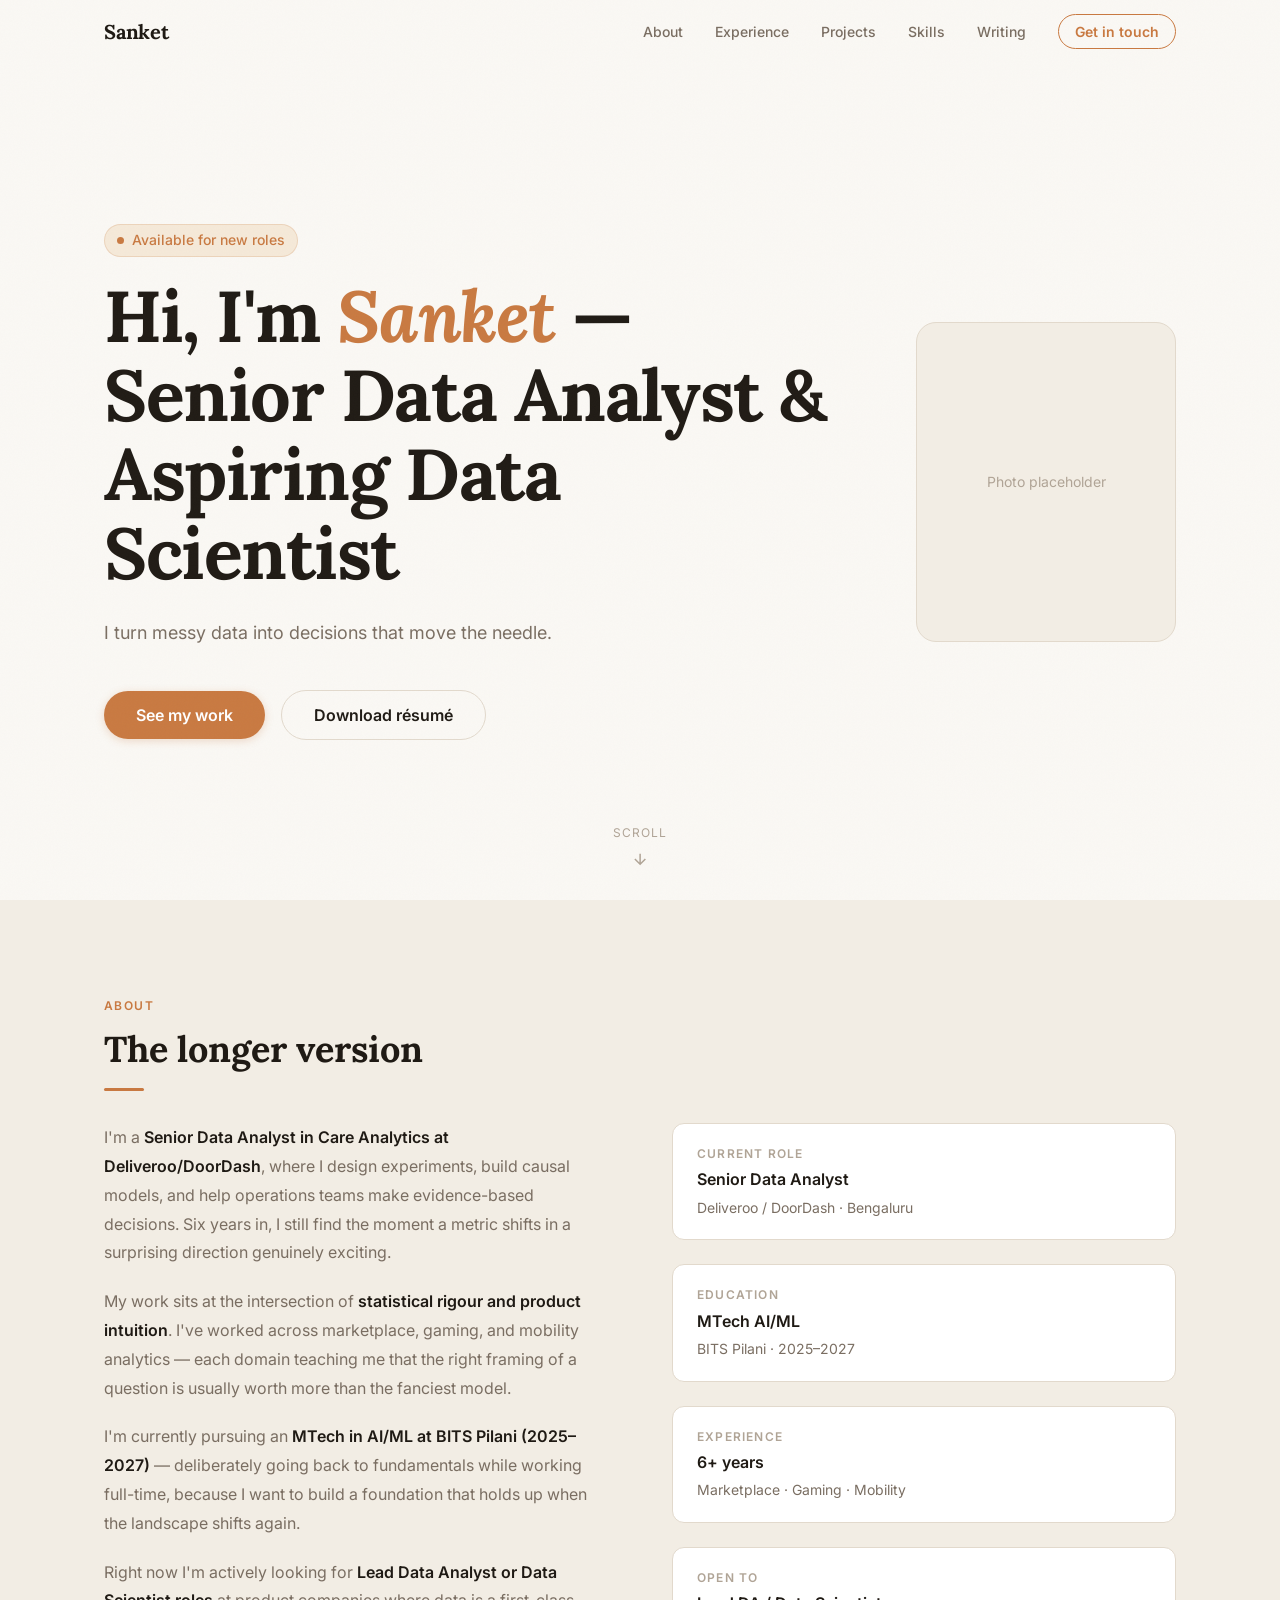
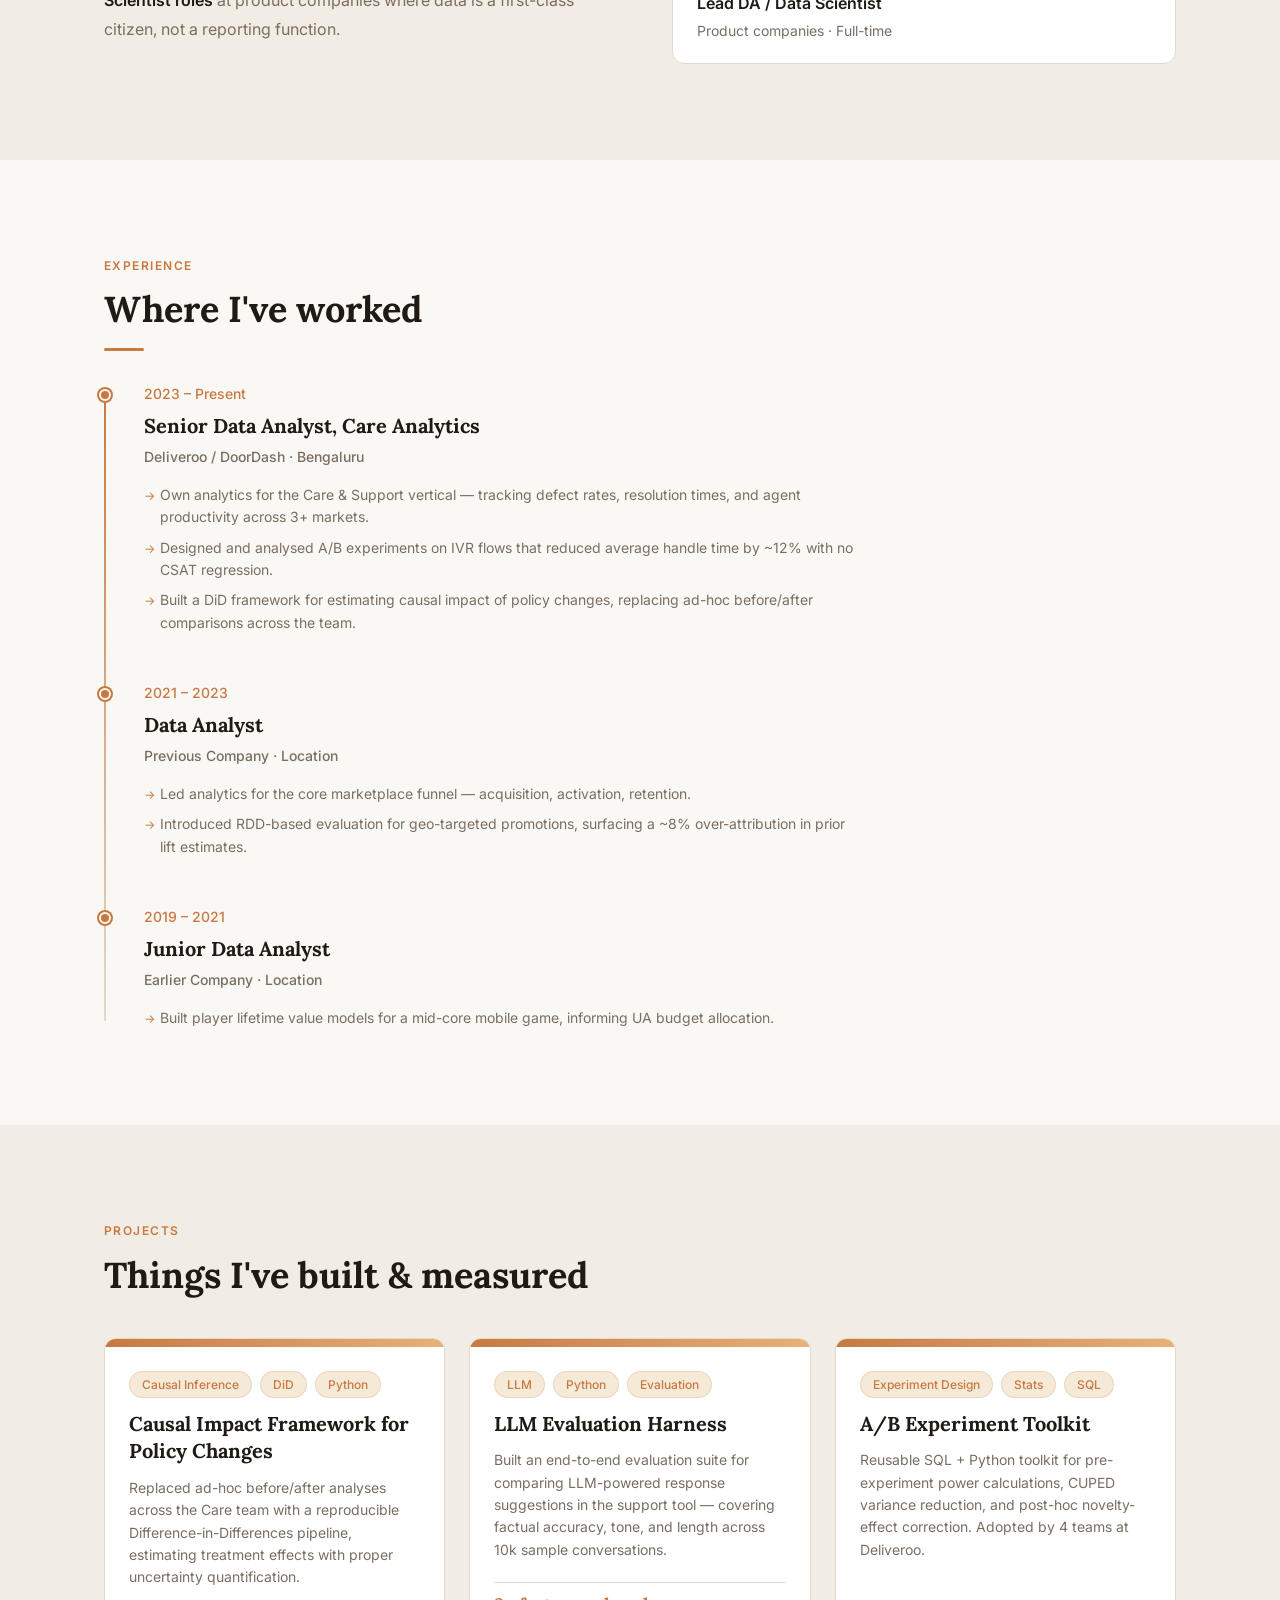
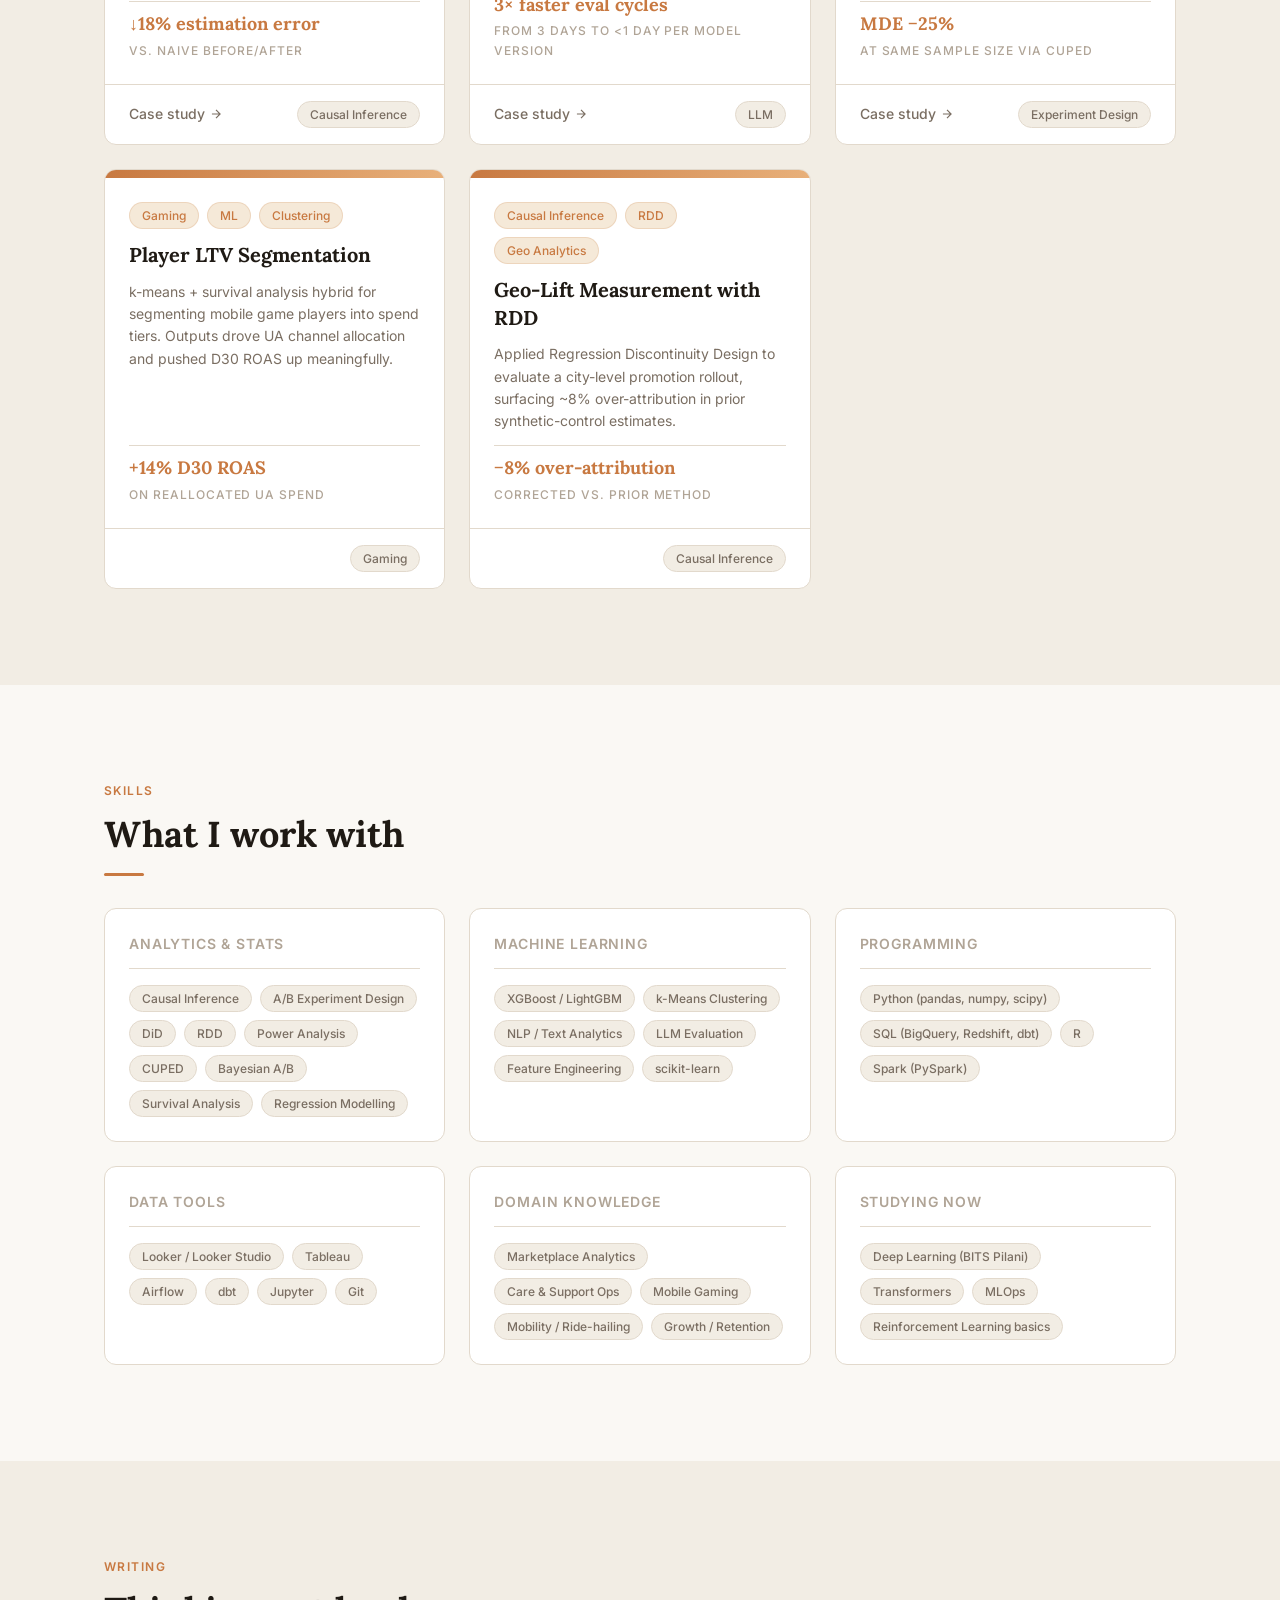
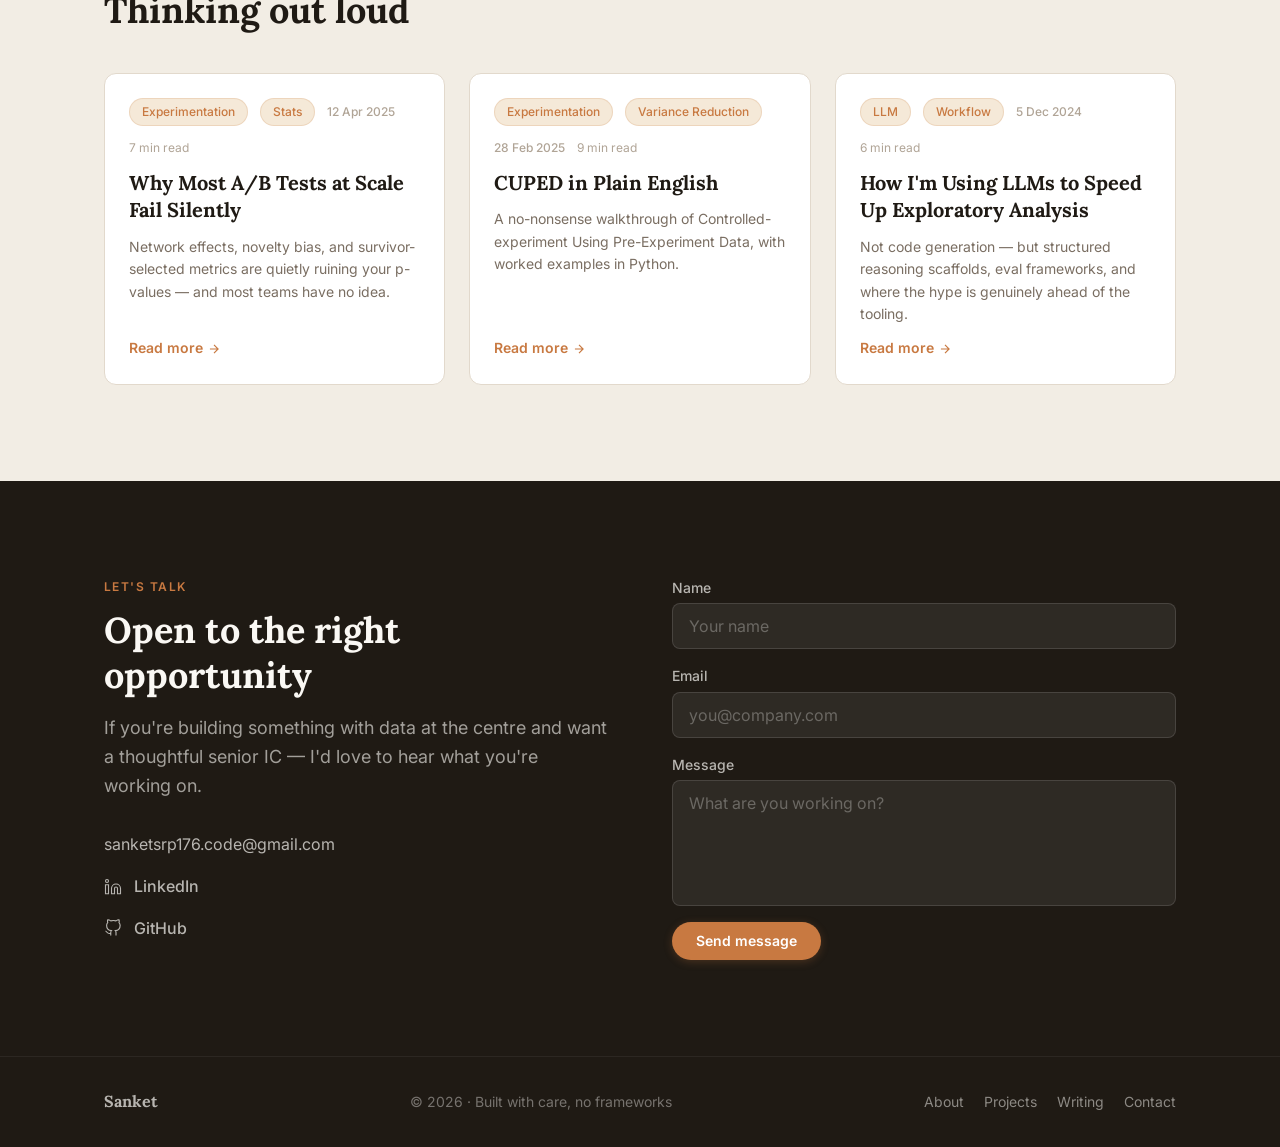
==== index.html @ 22adfebd "Initial portfolio — pure HTML/CSS/JS, no frameworks Includes: index, 3 CSS modules (variables/main/c" ====
<!DOCTYPE html>
<html lang="en">
<head>
  <meta charset="UTF-8" />
  <meta name="viewport" content="width=device-width, initial-scale=1.0" />
  <!-- TODO: Update title and description with your actual name/tagline -->
  <title>Sanket — Senior Data Analyst & Data Scientist</title>
  <meta name="description" content="Senior Data Analyst specialising in causal inference, A/B experimentation, and ML. Open to Lead DA and Data Scientist roles." />

  <!-- Open Graph -->
  <meta property="og:title" content="Sanket — Data Analyst & Scientist" />
  <meta property="og:description" content="Causal inference, experimentation, and applied ML." />
  <meta property="og:type" content="website" />
  <!-- TODO: Add og:image once you have a profile photo hosted -->
  <!-- <meta property="og:image" content="https://yourdomain.com/assets/images/og.png" /> -->

  <!-- Favicon -->
  <!-- TODO: Add favicon. Create a 32×32 PNG and reference it here. -->
  <!-- <link rel="icon" type="image/png" href="assets/images/favicon.png" /> -->

  <!-- Styles -->
  <link rel="stylesheet" href="assets/css/main.css" />
</head>
<body>

  <!-- ══════════════════════════════════════════════════════════
       NAV
  ══════════════════════════════════════════════════════════ -->
  <nav id="nav" role="navigation" aria-label="Main navigation">
    <div class="container nav-inner">

      <!-- Logo — filled by JS from CONFIG.name -->
      <a href="#hero" class="nav-logo" id="nav-logo">Sanket</a>

      <!-- Desktop links -->
      <ul class="nav-links" id="nav-links" role="list">
        <li><a href="#about">About</a></li>
        <li><a href="#experience">Experience</a></li>
        <li><a href="#projects">Projects</a></li>
        <li><a href="#skills">Skills</a></li>
        <li><a href="#writing">Writing</a></li>
        <li><a href="#contact" class="nav-cta">Get in touch</a></li>
      </ul>

      <!-- Mobile hamburger -->
      <button class="nav-toggle" id="nav-toggle" aria-label="Toggle navigation" aria-expanded="false">
        <span></span><span></span><span></span>
      </button>
    </div>
  </nav>


  <!-- ══════════════════════════════════════════════════════════
       HERO
  ══════════════════════════════════════════════════════════ -->
  <section id="hero">
    <div class="hero-bg-grain" aria-hidden="true"></div>
    <div class="container">
      <div class="hero-inner">

        <div class="hero-content">
          <!-- Tag line above the title -->
          <div class="hero-tag">Available for new roles</div>

          <!-- Title — filled by JS -->
          <h1 class="hero-title">Hi, I'm Sanket —<br>Senior Data Analyst</h1>

          <!-- Tagline — filled by JS -->
          <p class="hero-desc">I turn messy data into decisions that move the needle.</p>

          <!-- CTAs -->
          <div class="hero-actions">
            <a href="#projects" class="btn btn--primary btn--lg">See my work</a>
            <a href="#" class="btn btn--outline btn--lg hero-resume-btn" target="_blank" rel="noopener">
              <!-- TODO: Point resume href to your PDF -->
              Download résumé
            </a>
          </div>
        </div>

        <!-- Portrait — shown on desktop -->
        <div class="hero-portrait" aria-hidden="true">
          <!-- TODO: Replace with your actual photo -->
          <!-- <img src="assets/images/sanket.jpg" alt="Sanket" /> -->
          <div class="hero-portrait-placeholder">
            <!-- TODO: Add photo as assets/images/sanket.jpg -->
            Photo placeholder
          </div>
        </div>

      </div>
    </div>

    <!-- Scroll hint -->
    <div class="hero-scroll-hint" aria-hidden="true">
      scroll
      <svg viewBox="0 0 24 24" fill="none" stroke-width="2"><path d="M12 5v14M5 12l7 7 7-7"/></svg>
    </div>
  </section>


  <!-- ══════════════════════════════════════════════════════════
       ABOUT
  ══════════════════════════════════════════════════════════ -->
  <section id="about" class="section section--alt">
    <div class="container">
      <p class="section-label reveal">About</p>
      <h2 class="section-title reveal">The longer version</h2>
      <div class="divider reveal"></div>

      <div class="about-grid">
        <!-- Bio paragraphs — filled by JS from CONFIG.about -->
        <div class="about-text reveal" id="about-text"></div>

        <!-- Fact cards — filled by JS from CONFIG.facts -->
        <div class="about-facts" id="about-facts"></div>
      </div>
    </div>
  </section>


  <!-- ══════════════════════════════════════════════════════════
       EXPERIENCE
  ══════════════════════════════════════════════════════════ -->
  <section id="experience" class="section">
    <div class="container">
      <p class="section-label reveal">Experience</p>
      <h2 class="section-title reveal">Where I've worked</h2>
      <div class="divider reveal"></div>

      <!-- Timeline — filled by JS from CONFIG.experience -->
      <div class="timeline" id="timeline"></div>
    </div>
  </section>


  <!-- ══════════════════════════════════════════════════════════
       PROJECTS
  ══════════════════════════════════════════════════════════ -->
  <section id="projects" class="section section--alt">
    <div class="container">
      <div class="projects-header">
        <div>
          <p class="section-label reveal">Projects</p>
          <h2 class="section-title reveal" style="margin-bottom:0">Things I've built &amp; measured</h2>
        </div>
        <!-- TODO: Add a link to your GitHub or a "See all" page if needed -->
        <!-- <a href="#" class="btn btn--ghost">See all →</a> -->
      </div>

      <!-- Project cards — filled by JS from CONFIG.projects -->
      <div class="projects-grid" id="projects-grid"></div>
    </div>
  </section>


  <!-- ══════════════════════════════════════════════════════════
       SKILLS
  ══════════════════════════════════════════════════════════ -->
  <section id="skills" class="section">
    <div class="container">
      <p class="section-label reveal">Skills</p>
      <h2 class="section-title reveal">What I work with</h2>
      <div class="divider reveal"></div>

      <!-- Skill groups — filled by JS from CONFIG.skills -->
      <div class="skills-grid" id="skills-grid"></div>
    </div>
  </section>


  <!-- ══════════════════════════════════════════════════════════
       WRITING
  ══════════════════════════════════════════════════════════ -->
  <section id="writing" class="section section--alt">
    <div class="container">
      <div class="writing-header">
        <div>
          <p class="section-label reveal">Writing</p>
          <h2 class="section-title reveal" style="margin-bottom:0">Thinking out loud</h2>
        </div>
        <!-- TODO: Uncomment and link once you have a full blog index page -->
        <!-- <a href="blog/index.html" class="btn btn--ghost">All posts →</a> -->
      </div>

      <!-- Writing cards — filled by JS from CONFIG.posts -->
      <div class="writing-grid" id="writing-grid"></div>
    </div>
  </section>


  <!-- ══════════════════════════════════════════════════════════
       CONTACT
  ══════════════════════════════════════════════════════════ -->
  <section id="contact">
    <div class="container">
      <div class="contact-inner">

        <div class="contact-info">
          <p class="section-label">Let's talk</p>
          <h2 class="section-title">Open to the right opportunity</h2>
          <p class="section-subtitle" style="color:rgba(250,248,244,.6)">
            If you're building something with data at the centre and want a thoughtful senior IC —
            I'd love to hear what you're working on.
          </p>

          <div class="contact-links">
            <!-- Email -->
            <a href="#" class="contact-link-item" id="contact-email-link">
              <svg viewBox="0 0 24 24" fill="none" stroke="currentColor" stroke-width="1.5"><path d="M3 8l7.89 5.26a2 2 0 002.22 0L21 8M5 19h14a2 2 0 002-2V7a2 2 0 00-2-2H5a2 2 0 00-2 2v10a2 2 0 002 2z"/></svg>
              <span><!-- filled by JS --></span>
            </a>
            <!-- LinkedIn -->
            <a href="#" class="contact-link-item" id="contact-linkedin-link" target="_blank" rel="noopener">
              <svg viewBox="0 0 24 24" fill="none" stroke="currentColor" stroke-width="1.5"><path d="M16 8a6 6 0 016 6v7h-4v-7a2 2 0 00-2-2 2 2 0 00-2 2v7h-4v-7a6 6 0 016-6zM2 9h4v12H2z"/><circle cx="4" cy="4" r="2"/></svg>
              <span>LinkedIn</span>
            </a>
            <!-- GitHub -->
            <a href="#" class="contact-link-item" id="contact-github-link" target="_blank" rel="noopener">
              <svg viewBox="0 0 24 24" fill="none" stroke="currentColor" stroke-width="1.5"><path d="M9 19c-5 1.5-5-2.5-7-3m14 6v-3.87a3.37 3.37 0 00-.94-2.61c3.14-.35 6.44-1.54 6.44-7A5.44 5.44 0 0020 4.77 5.07 5.07 0 0019.91 1S18.73.65 16 2.48a13.38 13.38 0 00-7 0C6.27.65 5.09 1 5.09 1A5.07 5.07 0 005 4.77a5.44 5.44 0 00-1.5 3.78c0 5.42 3.3 6.61 6.44 7A3.37 3.37 0 009 18.13V22"/></svg>
              <span>GitHub</span>
            </a>
          </div>
        </div>

        <!-- Contact form -->
        <form class="contact-form" id="contact-form" novalidate>
          <!-- TODO: To make this form work, either:
               (A) Add action="https://formspree.io/f/YOUR_ID" to this <form> element
               (B) Use Netlify Forms: add netlify attribute to <form>
               Then remove the JS form handler in main.js -->
          <div class="form-group">
            <label class="form-label" for="form-name">Name</label>
            <input class="form-control" id="form-name" name="name" type="text" placeholder="Your name" required />
          </div>
          <div class="form-group">
            <label class="form-label" for="form-email">Email</label>
            <input class="form-control" id="form-email" name="email" type="email" placeholder="you@company.com" required />
          </div>
          <div class="form-group">
            <label class="form-label" for="form-message">Message</label>
            <textarea class="form-control" id="form-message" name="message" rows="5" placeholder="What are you working on?" required></textarea>
          </div>
          <button type="submit" class="btn btn--primary" style="align-self:flex-start">Send message</button>
        </form>

      </div>
    </div>
  </section>


  <!-- ══════════════════════════════════════════════════════════
       FOOTER
  ══════════════════════════════════════════════════════════ -->
  <footer>
    <div class="container footer-inner">
      <span class="footer-logo" id="footer-logo">Sanket</span>
      <span class="footer-copy">© <span id="footer-year"></span> · Built with care, no frameworks</span>
      <nav class="footer-links" aria-label="Footer navigation">
        <a href="#about">About</a>
        <a href="#projects">Projects</a>
        <a href="#writing">Writing</a>
        <a href="#contact">Contact</a>
      </nav>
    </div>
  </footer>

  <script>
    document.getElementById('footer-year').textContent = new Date().getFullYear();
  </script>

  <!-- Back to top button -->
  <button id="back-to-top" aria-label="Back to top">
    <svg viewBox="0 0 24 24" fill="none" stroke="currentColor" stroke-width="2"><path d="M18 15l-6-6-6 6"/></svg>
  </button>

  <!-- Toast notification -->
  <div id="toast" role="status" aria-live="polite"></div>

  <!-- Main script -->
  <script src="assets/js/main.js"></script>

</body>
</html>
---- assets/css/main.css ----
/* ============================================================
   MAIN.CSS — Global resets, layout, section styles
   ============================================================ */

@import url('https://fonts.googleapis.com/css2?family=Lora:ital,wght@0,400;0,600;1,400&family=Inter:wght@400;500;600&family=JetBrains+Mono:wght@400;500&display=swap');
@import 'variables.css';
@import 'components.css';

/* ── Reset ─────────────────────────────────────────────────── */
*, *::before, *::after { box-sizing: border-box; margin: 0; padding: 0; }

html {
  scroll-behavior: smooth;
  font-size: 16px;
  -webkit-font-smoothing: antialiased;
  -moz-osx-font-smoothing: grayscale;
}

body {
  background-color: var(--color-bg);
  color: var(--color-text);
  font-family: var(--font-sans);
  font-size: var(--text-base);
  line-height: var(--leading-normal);
}

img { max-width: 100%; display: block; }
a { color: var(--color-link); text-decoration: none; transition: color var(--duration) var(--ease-out); }
a:hover { color: var(--color-link-hover); }
ul { list-style: none; }

/* ── Layout helpers ─────────────────────────────────────────── */
.container {
  width: 100%;
  max-width: var(--max-width);
  margin-inline: auto;
  padding-inline: var(--space-6);
}

.section {
  padding-block: var(--section-padding);
}

.section--alt {
  background-color: var(--color-bg-alt);
}

/* ── Section headings ────────────────────────────────────────── */
.section-label {
  font-family: var(--font-sans);
  font-size: var(--text-xs);
  font-weight: var(--weight-semibold);
  letter-spacing: 0.12em;
  text-transform: uppercase;
  color: var(--color-accent);
  margin-bottom: var(--space-3);
}

.section-title {
  font-family: var(--font-serif);
  font-size: clamp(var(--text-2xl), 4vw, var(--text-4xl));
  font-weight: var(--weight-bold);
  line-height: var(--leading-tight);
  color: var(--color-text);
  margin-bottom: var(--space-4);
}

.section-subtitle {
  font-size: var(--text-lg);
  color: var(--color-text-muted);
  max-width: 520px;
  line-height: var(--leading-normal);
}

/* ── Scroll reveal animation ─────────────────────────────────── */
.reveal {
  opacity: 0;
  transform: translateY(28px);
  transition: opacity var(--duration-slow) var(--ease-out),
              transform var(--duration-slow) var(--ease-out);
}
.reveal.visible {
  opacity: 1;
  transform: translateY(0);
}
.reveal-delay-1 { transition-delay: 80ms; }
.reveal-delay-2 { transition-delay: 160ms; }
.reveal-delay-3 { transition-delay: 240ms; }
.reveal-delay-4 { transition-delay: 320ms; }

/* ══════════════════════════════════════════════════════════════
   NAV
══════════════════════════════════════════════════════════════ */
#nav {
  position: fixed;
  top: 0;
  left: 0;
  right: 0;
  z-index: 100;
  height: var(--nav-height);
  background-color: transparent;
  transition: background-color var(--duration) var(--ease-out),
              box-shadow var(--duration) var(--ease-out);
}

#nav.scrolled {
  background-color: rgba(250,248,244,.95);
  backdrop-filter: blur(12px);
  -webkit-backdrop-filter: blur(12px);
  box-shadow: var(--shadow-sm);
}

.nav-inner {
  display: flex;
  align-items: center;
  justify-content: space-between;
  height: 100%;
}

.nav-logo {
  font-family: var(--font-serif);
  font-size: var(--text-xl);
  font-weight: var(--weight-bold);
  color: var(--color-text);
  letter-spacing: -0.01em;
}
.nav-logo:hover { color: var(--color-accent); }

.nav-links {
  display: flex;
  gap: var(--space-8);
  align-items: center;
}

.nav-links a {
  font-size: var(--text-sm);
  font-weight: var(--weight-medium);
  color: var(--color-text-muted);
  transition: color var(--duration) var(--ease-out);
}
.nav-links a:hover,
.nav-links a.active { color: var(--color-text); }

.nav-cta {
  font-size: var(--text-sm) !important;
  font-weight: var(--weight-semibold) !important;
  color: var(--color-accent) !important;
  border: 1.5px solid var(--color-accent);
  padding: var(--space-2) var(--space-4);
  border-radius: var(--radius-full);
  transition: background-color var(--duration) var(--ease-out),
              color var(--duration) var(--ease-out) !important;
}
.nav-cta:hover {
  background-color: var(--color-accent);
  color: white !important;
}

/* Mobile hamburger */
.nav-toggle {
  display: none;
  flex-direction: column;
  gap: 5px;
  cursor: pointer;
  padding: var(--space-2);
  background: none;
  border: none;
}
.nav-toggle span {
  display: block;
  width: 22px;
  height: 2px;
  background: var(--color-text);
  border-radius: 2px;
  transition: transform var(--duration) var(--ease-out),
              opacity var(--duration) var(--ease-out);
}
.nav-toggle.open span:nth-child(1) { transform: translateY(7px) rotate(45deg); }
.nav-toggle.open span:nth-child(2) { opacity: 0; }
.nav-toggle.open span:nth-child(3) { transform: translateY(-7px) rotate(-45deg); }

/* ══════════════════════════════════════════════════════════════
   HERO
══════════════════════════════════════════════════════════════ */
#hero {
  min-height: 100dvh;
  display: flex;
  align-items: center;
  padding-top: var(--nav-height);
  position: relative;
  overflow: hidden;
}

.hero-bg-grain {
  position: absolute;
  inset: 0;
  background-image: url("data:image/svg+xml,%3Csvg xmlns='http://www.w3.org/2000/svg' width='300' height='300'%3E%3Cfilter id='n'%3E%3CfeTurbulence type='fractalNoise' baseFrequency='0.75' numOctaves='4' stitchTiles='stitch'/%3E%3C/filter%3E%3Crect width='300' height='300' filter='url(%23n)' opacity='0.025'/%3E%3C/svg%3E");
  pointer-events: none;
}

.hero-inner {
  display: grid;
  grid-template-columns: 1fr auto;
  gap: var(--space-16);
  align-items: center;
  width: 100%;
}

.hero-tag {
  display: inline-flex;
  align-items: center;
  gap: var(--space-2);
  background: var(--color-accent-soft);
  color: var(--color-accent);
  font-size: var(--text-sm);
  font-weight: var(--weight-medium);
  padding: var(--space-1) var(--space-3);
  border-radius: var(--radius-full);
  margin-bottom: var(--space-5);
  border: 1px solid rgba(200,121,65,.2);
}

.hero-tag::before {
  content: '';
  width: 7px;
  height: 7px;
  border-radius: 50%;
  background: var(--color-accent);
  animation: pulse 2s ease-in-out infinite;
}

@keyframes pulse {
  0%, 100% { opacity: 1; transform: scale(1); }
  50% { opacity: .5; transform: scale(0.8); }
}

.hero-title {
  font-family: var(--font-serif);
  font-size: clamp(2.5rem, 6vw, 4.5rem);
  font-weight: var(--weight-bold);
  line-height: 1.1;
  letter-spacing: -0.02em;
  color: var(--color-text);
  margin-bottom: var(--space-6);
}

.hero-title em {
  font-style: italic;
  color: var(--color-accent);
}

.hero-desc {
  font-size: clamp(var(--text-base), 2vw, var(--text-lg));
  color: var(--color-text-muted);
  max-width: 520px;
  line-height: var(--leading-loose);
  margin-bottom: var(--space-10);
}

.hero-actions {
  display: flex;
  gap: var(--space-4);
  flex-wrap: wrap;
  align-items: center;
}

.hero-portrait {
  width: 260px;
  height: 320px;
  border-radius: var(--radius-xl);
  background: var(--color-bg-alt);
  overflow: hidden;
  border: 1px solid var(--color-border);
  flex-shrink: 0;
  position: relative;
}

.hero-portrait img {
  width: 100%;
  height: 100%;
  object-fit: cover;
}

.hero-portrait-placeholder {
  width: 100%;
  height: 100%;
  display: flex;
  align-items: center;
  justify-content: center;
  font-size: var(--text-sm);
  color: var(--color-text-light);
  text-align: center;
  padding: var(--space-4);
}

.hero-scroll-hint {
  position: absolute;
  bottom: var(--space-8);
  left: 50%;
  transform: translateX(-50%);
  display: flex;
  flex-direction: column;
  align-items: center;
  gap: var(--space-2);
  font-size: var(--text-xs);
  color: var(--color-text-light);
  letter-spacing: 0.08em;
  text-transform: uppercase;
  animation: scrollBounce 2.5s ease-in-out infinite;
}

.hero-scroll-hint svg {
  width: 18px;
  height: 18px;
  stroke: var(--color-text-light);
}

@keyframes scrollBounce {
  0%, 100% { transform: translateX(-50%) translateY(0); }
  50% { transform: translateX(-50%) translateY(6px); }
}

/* ══════════════════════════════════════════════════════════════
   ABOUT
══════════════════════════════════════════════════════════════ */
#about .about-grid {
  display: grid;
  grid-template-columns: 1fr 1fr;
  gap: var(--space-16);
  align-items: start;
}

.about-text p {
  color: var(--color-text-muted);
  line-height: var(--leading-loose);
  margin-bottom: var(--space-5);
}

.about-text p strong {
  color: var(--color-text);
  font-weight: var(--weight-semibold);
}

.about-facts {
  display: flex;
  flex-direction: column;
  gap: var(--space-6);
}

.fact-card {
  background: var(--color-surface);
  border: 1px solid var(--color-border);
  border-radius: var(--radius-lg);
  padding: var(--space-5) var(--space-6);
  transition: box-shadow var(--duration) var(--ease-out),
              transform var(--duration) var(--ease-out);
}
.fact-card:hover {
  box-shadow: var(--shadow-md);
  transform: translateY(-2px);
}

.fact-label {
  font-size: var(--text-xs);
  font-weight: var(--weight-semibold);
  letter-spacing: 0.1em;
  text-transform: uppercase;
  color: var(--color-text-light);
  margin-bottom: var(--space-1);
}

.fact-value {
  font-size: var(--text-base);
  font-weight: var(--weight-semibold);
  color: var(--color-text);
  margin-bottom: var(--space-1);
}

.fact-sub {
  font-size: var(--text-sm);
  color: var(--color-text-muted);
}

/* ══════════════════════════════════════════════════════════════
   EXPERIENCE
══════════════════════════════════════════════════════════════ */
#experience .timeline {
  position: relative;
  max-width: 760px;
}

.timeline::before {
  content: '';
  position: absolute;
  left: 0;
  top: 8px;
  bottom: 8px;
  width: 2px;
  background: linear-gradient(to bottom, var(--color-accent), var(--color-border));
  border-radius: 2px;
}

.timeline-item {
  padding-left: var(--space-10);
  position: relative;
  margin-bottom: var(--space-12);
}

.timeline-item:last-child { margin-bottom: 0; }

.timeline-dot {
  position: absolute;
  left: -5px;
  top: 6px;
  width: 12px;
  height: 12px;
  border-radius: 50%;
  background: var(--color-accent);
  border: 2px solid var(--color-bg);
  box-shadow: 0 0 0 2px var(--color-accent);
}

.timeline-date {
  font-size: var(--text-sm);
  color: var(--color-accent);
  font-weight: var(--weight-medium);
  margin-bottom: var(--space-1);
}

.timeline-role {
  font-family: var(--font-serif);
  font-size: var(--text-xl);
  font-weight: var(--weight-bold);
  color: var(--color-text);
  margin-bottom: var(--space-1);
}

.timeline-company {
  font-size: var(--text-sm);
  color: var(--color-text-muted);
  font-weight: var(--weight-medium);
  margin-bottom: var(--space-4);
}

.timeline-body {
  color: var(--color-text-muted);
  line-height: var(--leading-normal);
}

.timeline-body ul {
  display: flex;
  flex-direction: column;
  gap: var(--space-2);
}

.timeline-body li {
  position: relative;
  padding-left: var(--space-4);
  font-size: var(--text-sm);
}
.timeline-body li::before {
  content: '→';
  position: absolute;
  left: 0;
  color: var(--color-accent);
  font-size: var(--text-xs);
  top: 2px;
}

/* ══════════════════════════════════════════════════════════════
   PROJECTS
══════════════════════════════════════════════════════════════ */
#projects .projects-header {
  display: flex;
  align-items: flex-end;
  justify-content: space-between;
  margin-bottom: var(--space-10);
}

.projects-grid {
  display: grid;
  grid-template-columns: repeat(auto-fill, minmax(320px, 1fr));
  gap: var(--space-6);
}

/* ══════════════════════════════════════════════════════════════
   SKILLS
══════════════════════════════════════════════════════════════ */
#skills .skills-grid {
  display: grid;
  grid-template-columns: repeat(auto-fill, minmax(260px, 1fr));
  gap: var(--space-6);
}

.skill-group {
  background: var(--color-surface);
  border: 1px solid var(--color-border);
  border-radius: var(--radius-lg);
  padding: var(--space-6);
}

.skill-group-title {
  font-size: var(--text-sm);
  font-weight: var(--weight-semibold);
  letter-spacing: 0.06em;
  text-transform: uppercase;
  color: var(--color-text-light);
  margin-bottom: var(--space-4);
  padding-bottom: var(--space-3);
  border-bottom: 1px solid var(--color-border);
}

.skill-tags {
  display: flex;
  flex-wrap: wrap;
  gap: var(--space-2);
}

/* ══════════════════════════════════════════════════════════════
   WRITING / BLOG
══════════════════════════════════════════════════════════════ */
#writing .writing-header {
  display: flex;
  align-items: flex-end;
  justify-content: space-between;
  margin-bottom: var(--space-10);
}

.writing-grid {
  display: grid;
  grid-template-columns: repeat(auto-fill, minmax(300px, 1fr));
  gap: var(--space-6);
}

/* ══════════════════════════════════════════════════════════════
   CONTACT
══════════════════════════════════════════════════════════════ */
#contact {
  background: var(--color-text);
  color: var(--color-bg);
  padding-block: var(--space-24);
}

#contact .section-label { color: var(--color-accent); }
#contact .section-title { color: var(--color-bg); }
#contact .section-subtitle { color: rgba(250,248,244,.6); }

.contact-inner {
  display: grid;
  grid-template-columns: 1fr 1fr;
  gap: var(--space-16);
  align-items: start;
}

.contact-links {
  display: flex;
  flex-direction: column;
  gap: var(--space-4);
  margin-top: var(--space-8);
}

.contact-link-item {
  display: flex;
  align-items: center;
  gap: var(--space-3);
  font-size: var(--text-base);
  color: rgba(250,248,244,.7);
  transition: color var(--duration) var(--ease-out);
}
.contact-link-item:hover { color: var(--color-accent); }
.contact-link-item svg { width: 18px; height: 18px; flex-shrink: 0; }
.contact-link-item span { font-weight: var(--weight-medium); }

/* ── Contact Form ── */
.contact-form {
  display: flex;
  flex-direction: column;
  gap: var(--space-4);
}

.form-group {
  display: flex;
  flex-direction: column;
  gap: var(--space-1);
}

.form-label {
  font-size: var(--text-sm);
  font-weight: var(--weight-medium);
  color: rgba(250,248,244,.7);
}

.form-control {
  background: rgba(255,255,255,.07);
  border: 1px solid rgba(255,255,255,.12);
  border-radius: var(--radius-md);
  color: var(--color-bg);
  font-family: var(--font-sans);
  font-size: var(--text-base);
  padding: var(--space-3) var(--space-4);
  transition: border-color var(--duration) var(--ease-out),
              background var(--duration) var(--ease-out);
  outline: none;
  resize: none;
}
.form-control::placeholder { color: rgba(250,248,244,.3); }
.form-control:focus {
  border-color: var(--color-accent);
  background: rgba(255,255,255,.1);
}

/* ══════════════════════════════════════════════════════════════
   FOOTER
══════════════════════════════════════════════════════════════ */
footer {
  background: var(--color-text);
  color: rgba(250,248,244,.4);
  padding-block: var(--space-8);
  border-top: 1px solid rgba(255,255,255,.06);
}

.footer-inner {
  display: flex;
  align-items: center;
  justify-content: space-between;
  flex-wrap: wrap;
  gap: var(--space-4);
}

.footer-logo {
  font-family: var(--font-serif);
  font-size: var(--text-base);
  font-weight: var(--weight-bold);
  color: rgba(250,248,244,.7);
}

.footer-copy {
  font-size: var(--text-sm);
  color: rgba(250,248,244,.4);
}

.footer-links {
  display: flex;
  gap: var(--space-5);
}
.footer-links a {
  font-size: var(--text-sm);
  color: rgba(250,248,244,.5);
  transition: color var(--duration) var(--ease-out);
}
.footer-links a:hover { color: var(--color-accent); }

/* ══════════════════════════════════════════════════════════════
   RESPONSIVE
══════════════════════════════════════════════════════════════ */
@media (max-width: 900px) {
  :root { --section-padding: 4rem; }

  .hero-inner { grid-template-columns: 1fr; }
  .hero-portrait { display: none; }

  #about .about-grid { grid-template-columns: 1fr; gap: var(--space-10); }
  .contact-inner { grid-template-columns: 1fr; gap: var(--space-10); }
}

@media (max-width: 640px) {
  :root { --section-padding: 3rem; }

  .nav-links { display: none; flex-direction: column; position: fixed; top: var(--nav-height); left: 0; right: 0; background: rgba(250,248,244,.97); backdrop-filter: blur(12px); padding: var(--space-6); gap: var(--space-5); border-bottom: 1px solid var(--color-border); }
  .nav-links.open { display: flex; }
  .nav-toggle { display: flex; }

  .hero-title { font-size: 2.2rem; }
  .hero-actions { flex-direction: column; align-items: flex-start; }

  .projects-grid,
  .writing-grid { grid-template-columns: 1fr; }

  .footer-inner { flex-direction: column; text-align: center; }
  .footer-links { justify-content: center; }
}
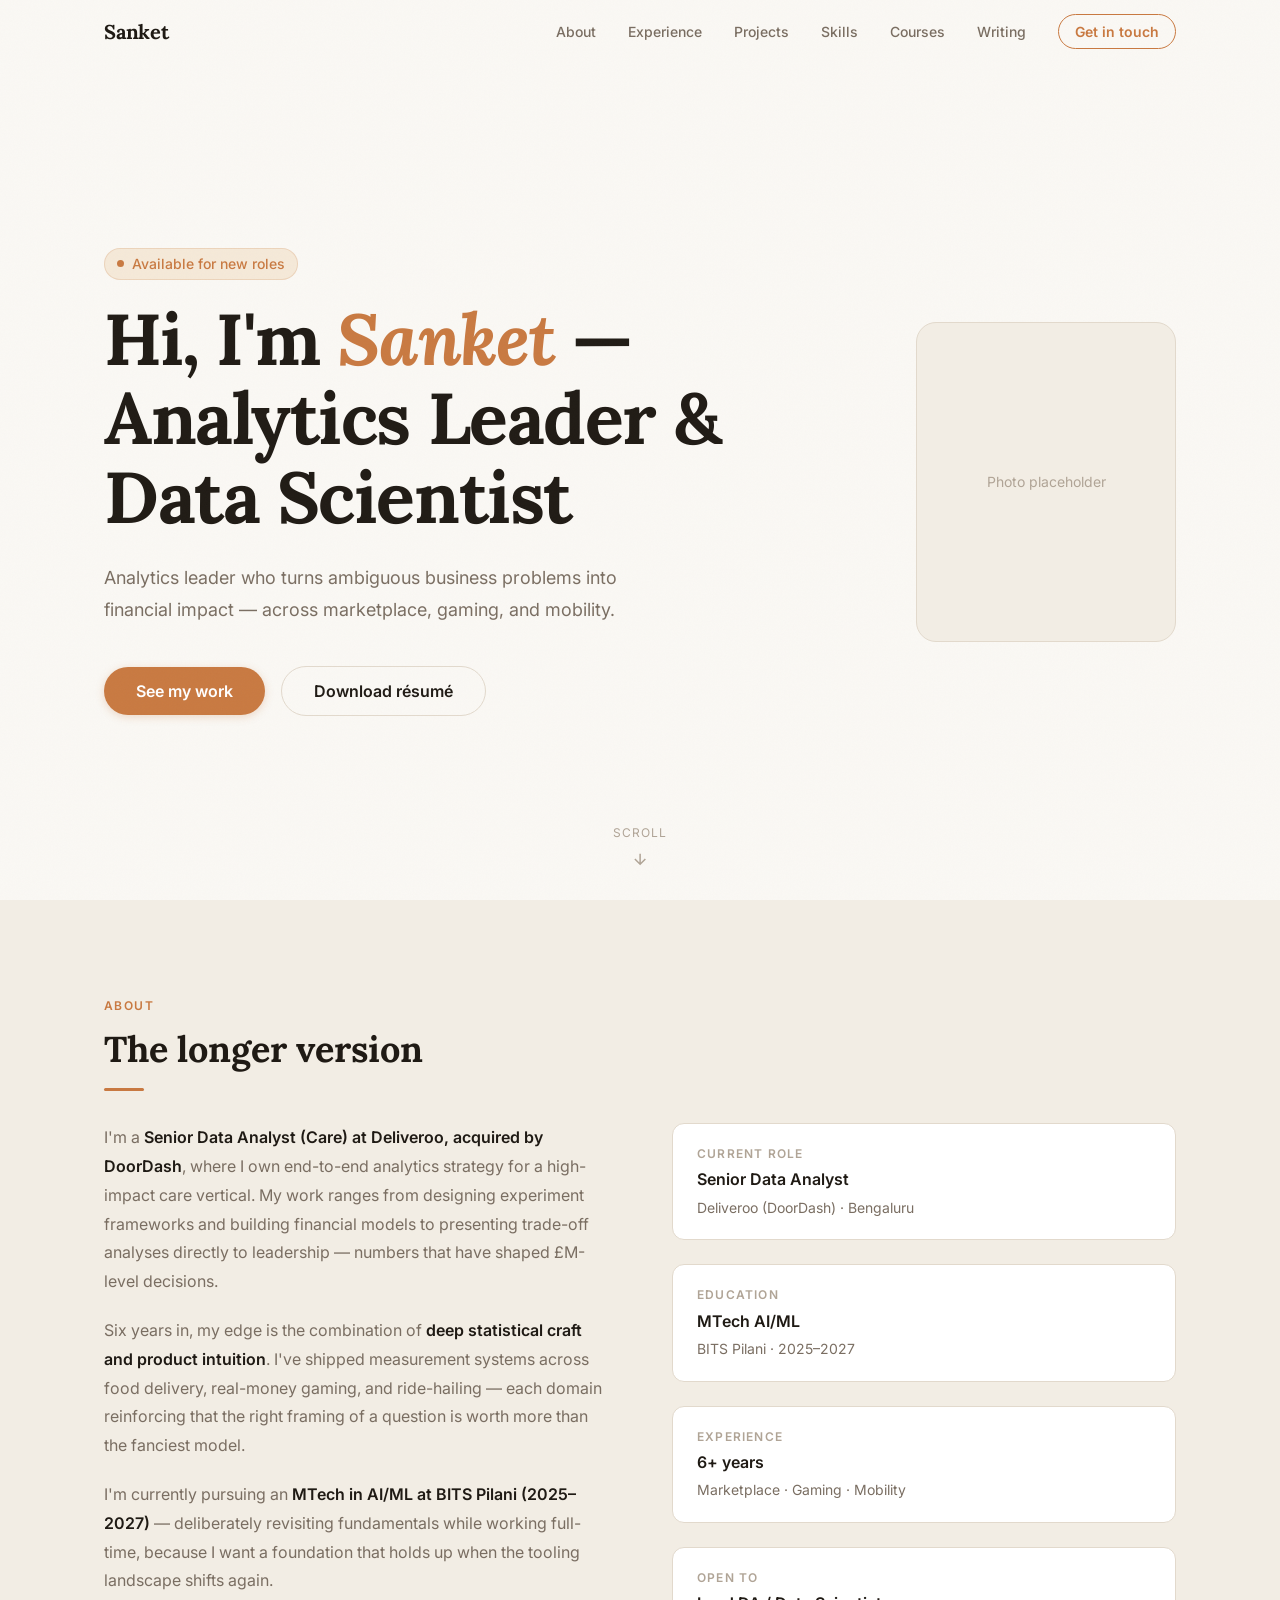
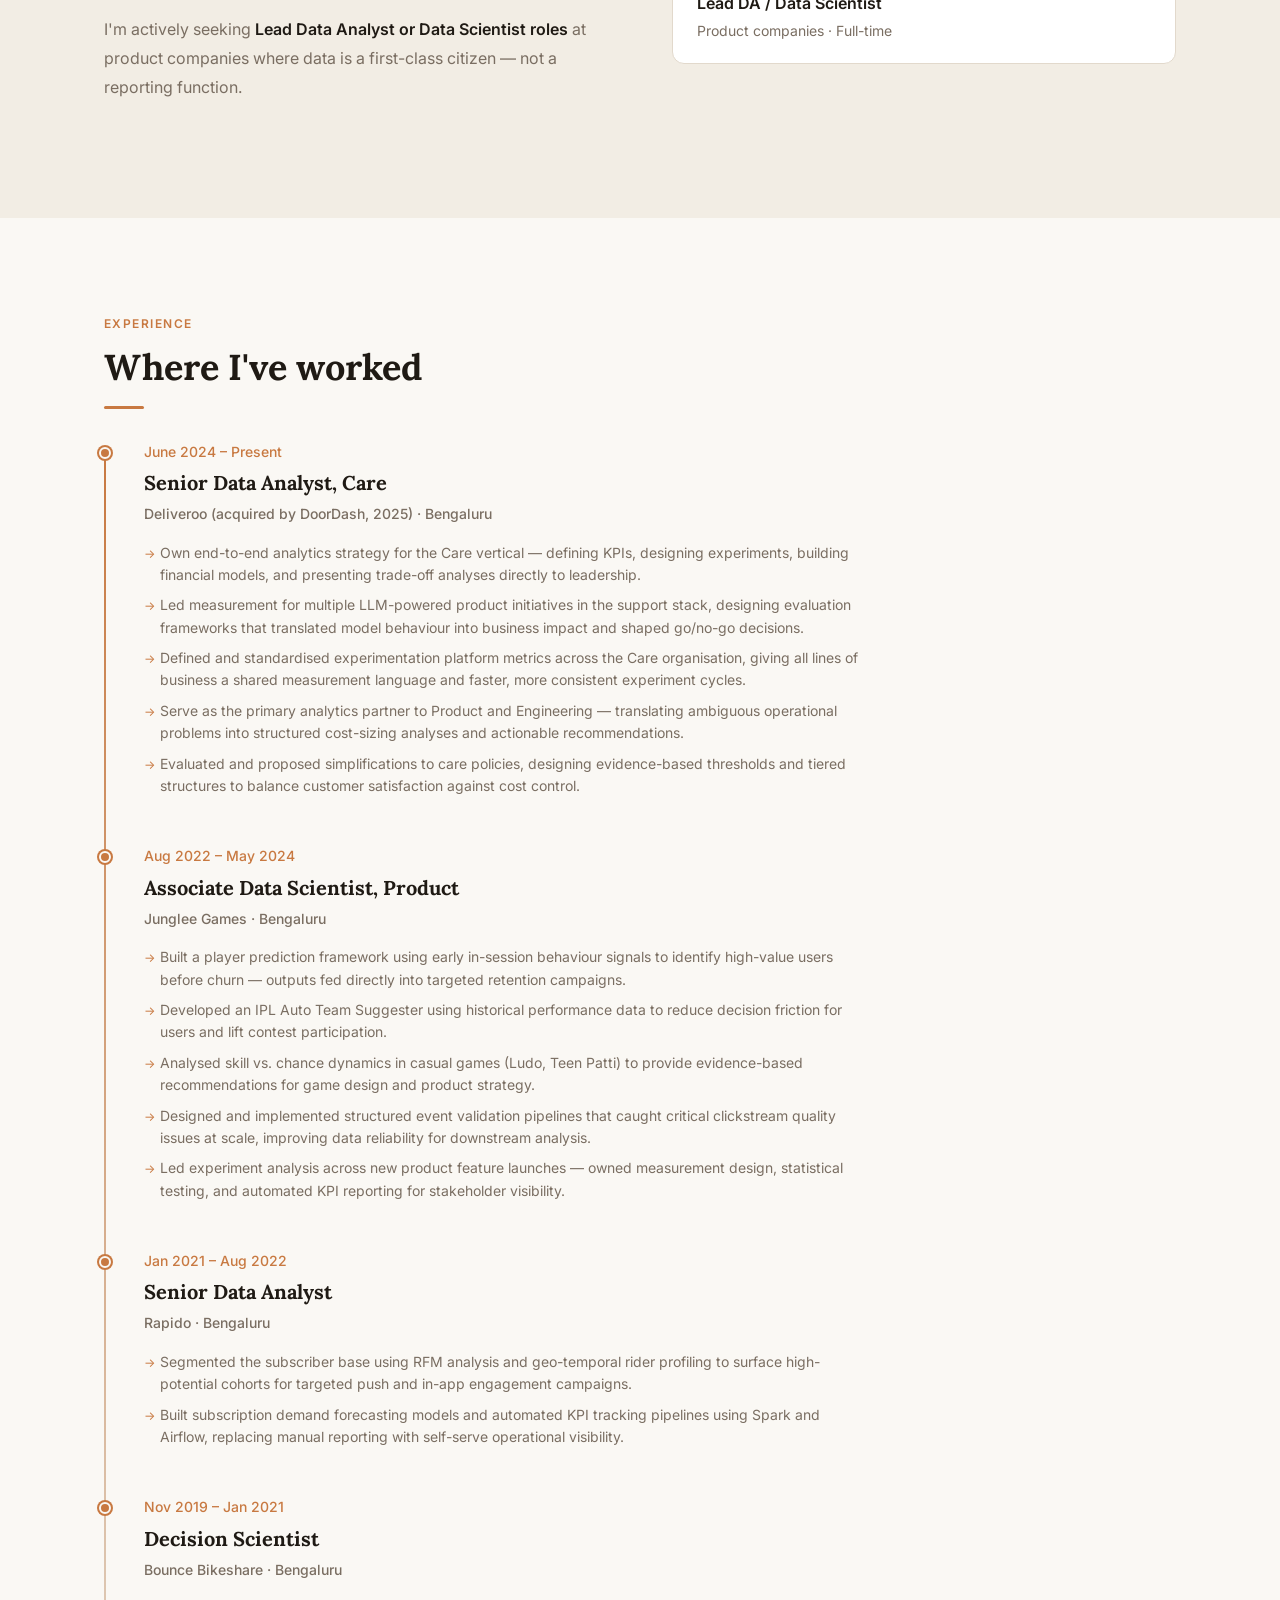
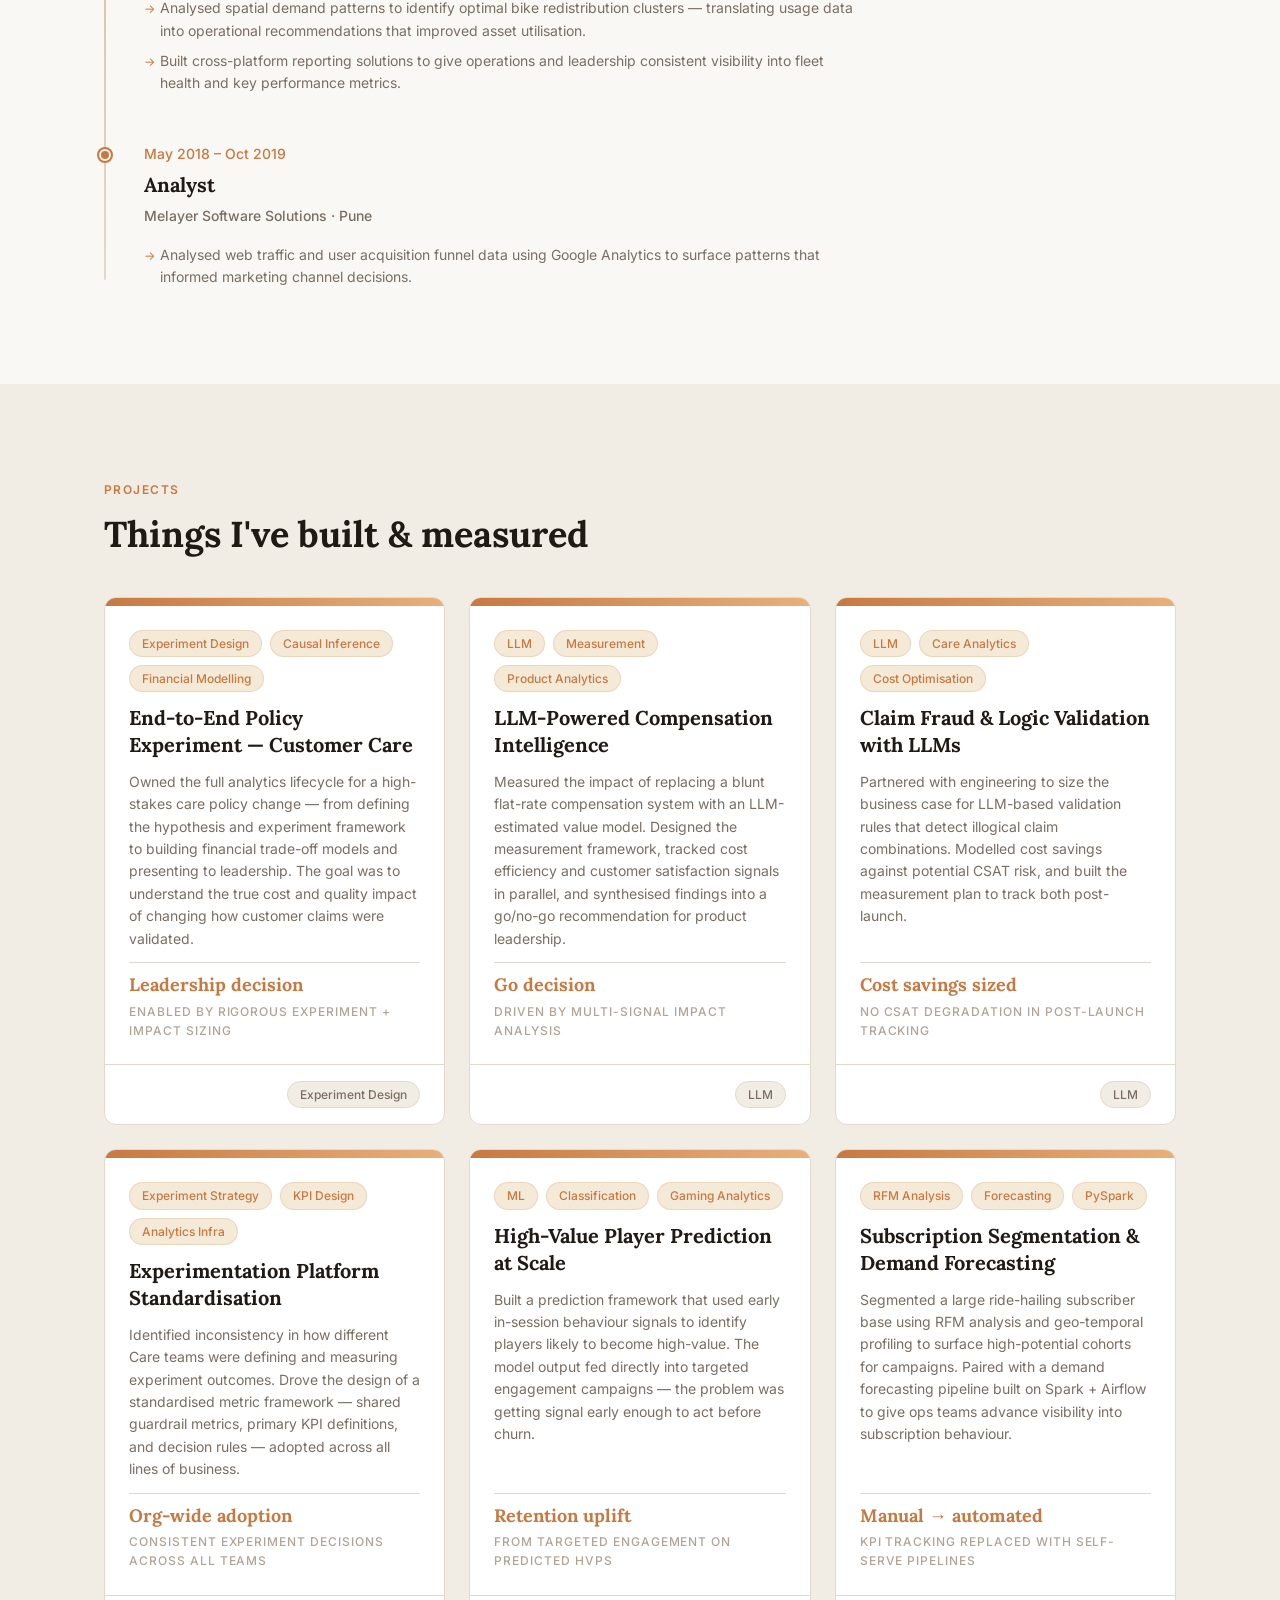
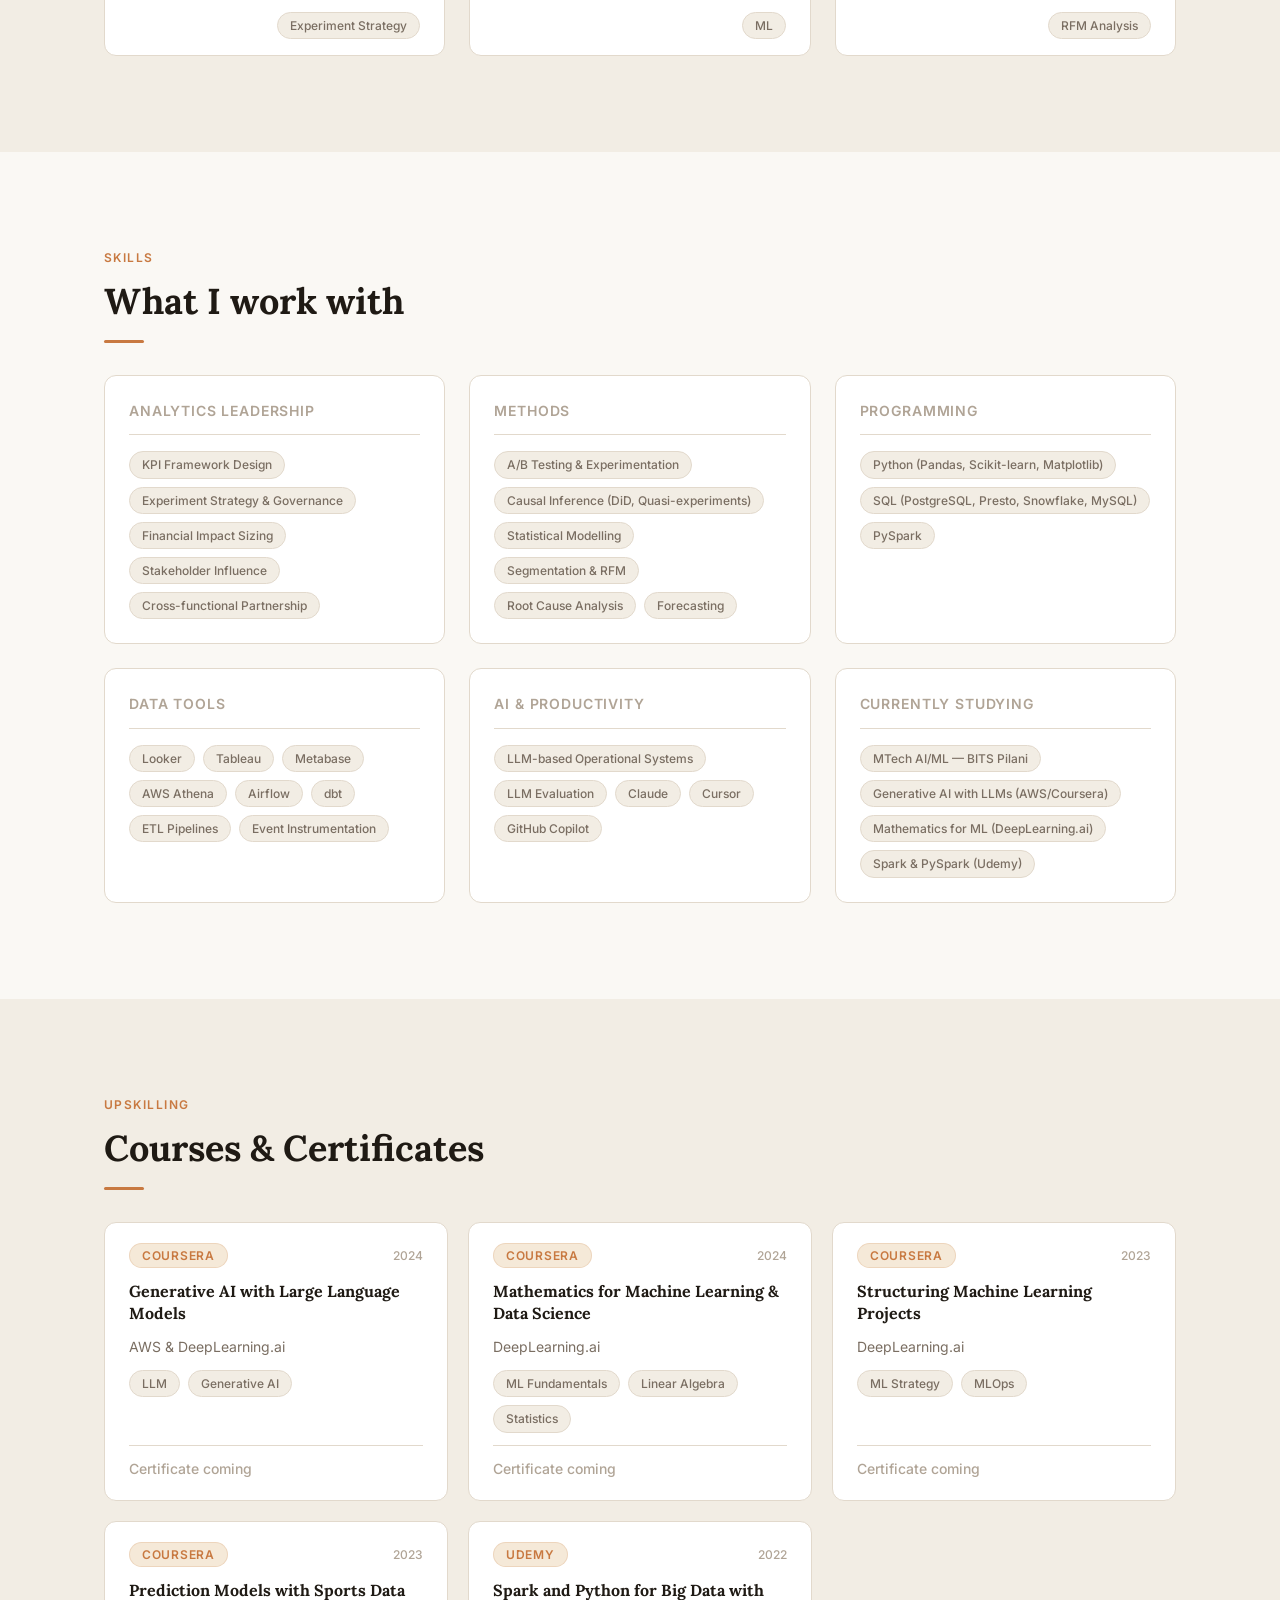
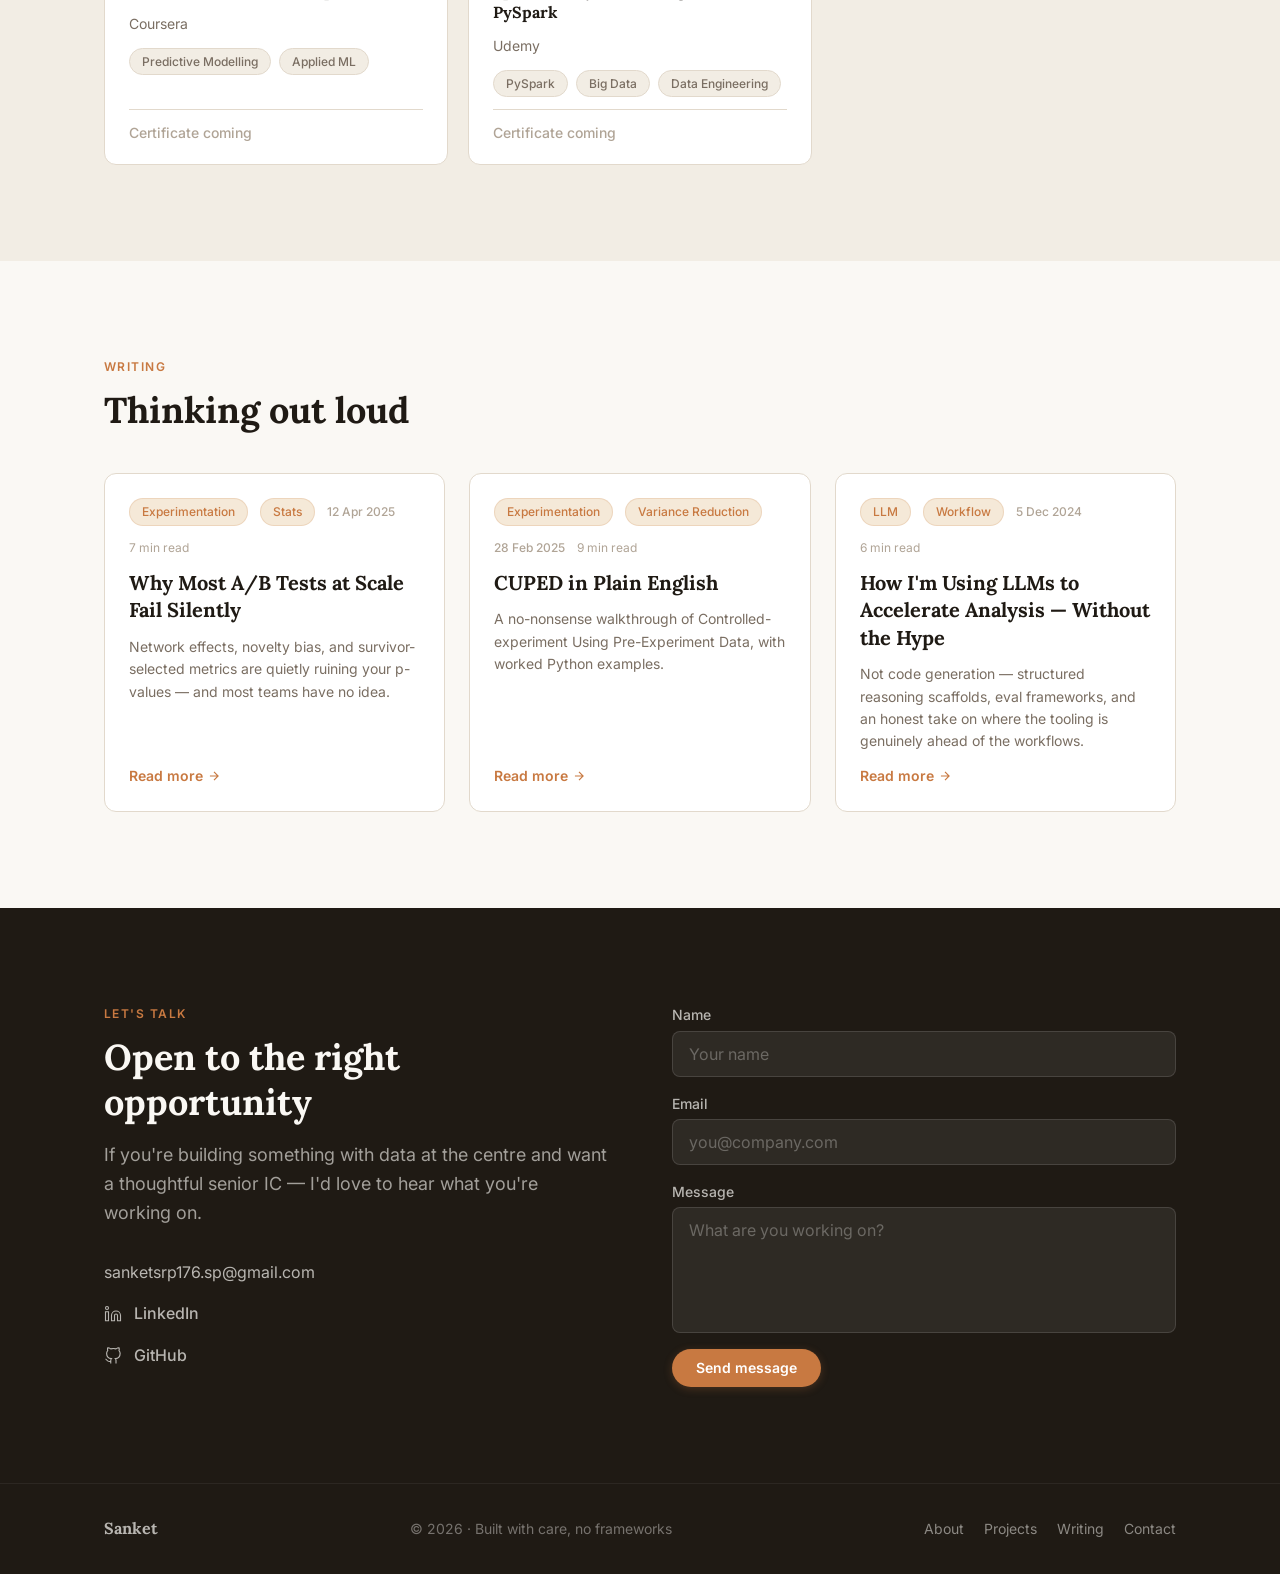
==== commit ce0f4c3d: "Add Certifications / Upskilling section New section between Skills and Writing with 5 courses from r" ====
--- a/index.html
+++ b/index.html
@@ -38,6 +38,7 @@
         <li><a href="#experience">Experience</a></li>
         <li><a href="#projects">Projects</a></li>
         <li><a href="#skills">Skills</a></li>
+        <li><a href="#certifications">Courses</a></li>
         <li><a href="#writing">Writing</a></li>
         <li><a href="#contact" class="nav-cta">Get in touch</a></li>
       </ul>
@@ -170,9 +171,24 @@
 
 
   <!-- ══════════════════════════════════════════════════════════
+       CERTIFICATIONS
+  ══════════════════════════════════════════════════════════ -->
+  <section id="certifications" class="section section--alt">
+    <div class="container">
+      <p class="section-label reveal">Upskilling</p>
+      <h2 class="section-title reveal">Courses &amp; Certificates</h2>
+      <div class="divider reveal"></div>
+
+      <!-- Cert cards — filled by JS from CONFIG.certifications -->
+      <div class="certs-grid" id="certs-grid"></div>
+    </div>
+  </section>
+
+
+  <!-- ══════════════════════════════════════════════════════════
        WRITING
   ══════════════════════════════════════════════════════════ -->
-  <section id="writing" class="section section--alt">
+  <section id="writing" class="section">
     <div class="container">
       <div class="writing-header">
         <div>
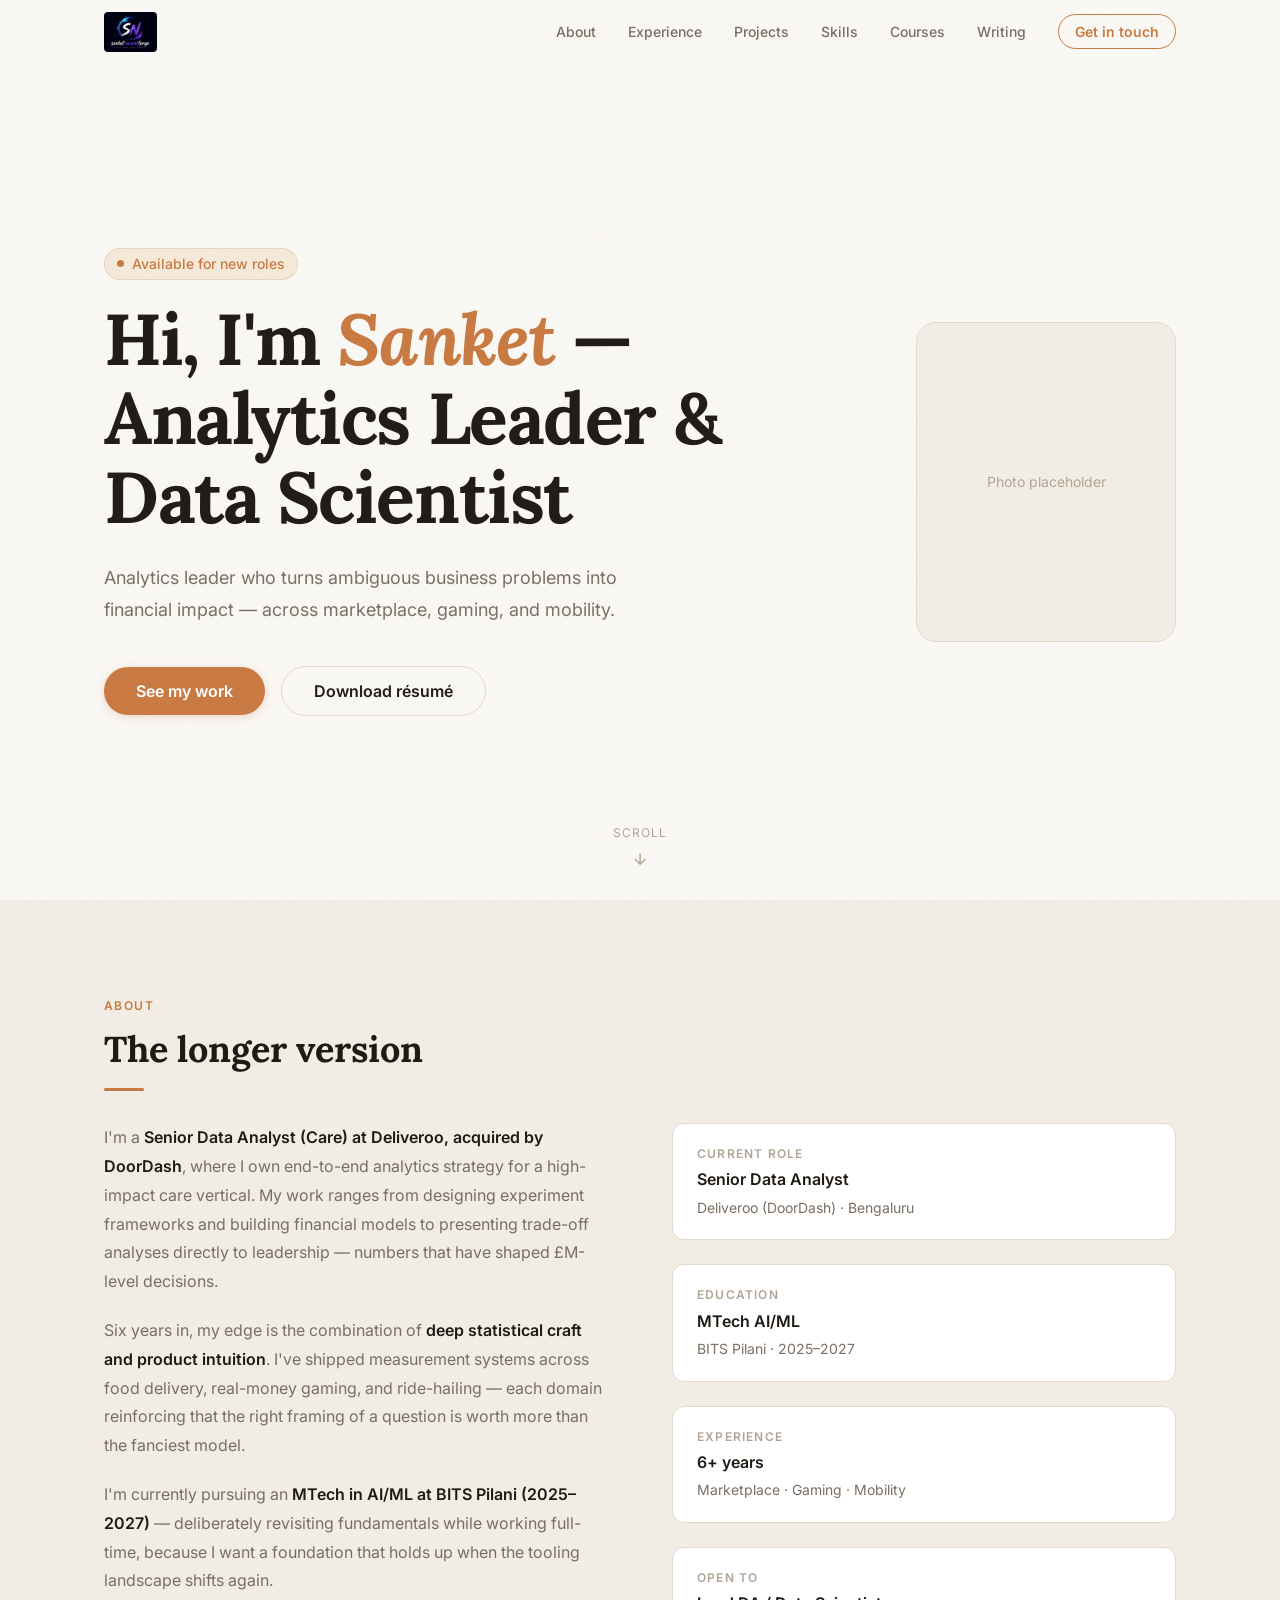
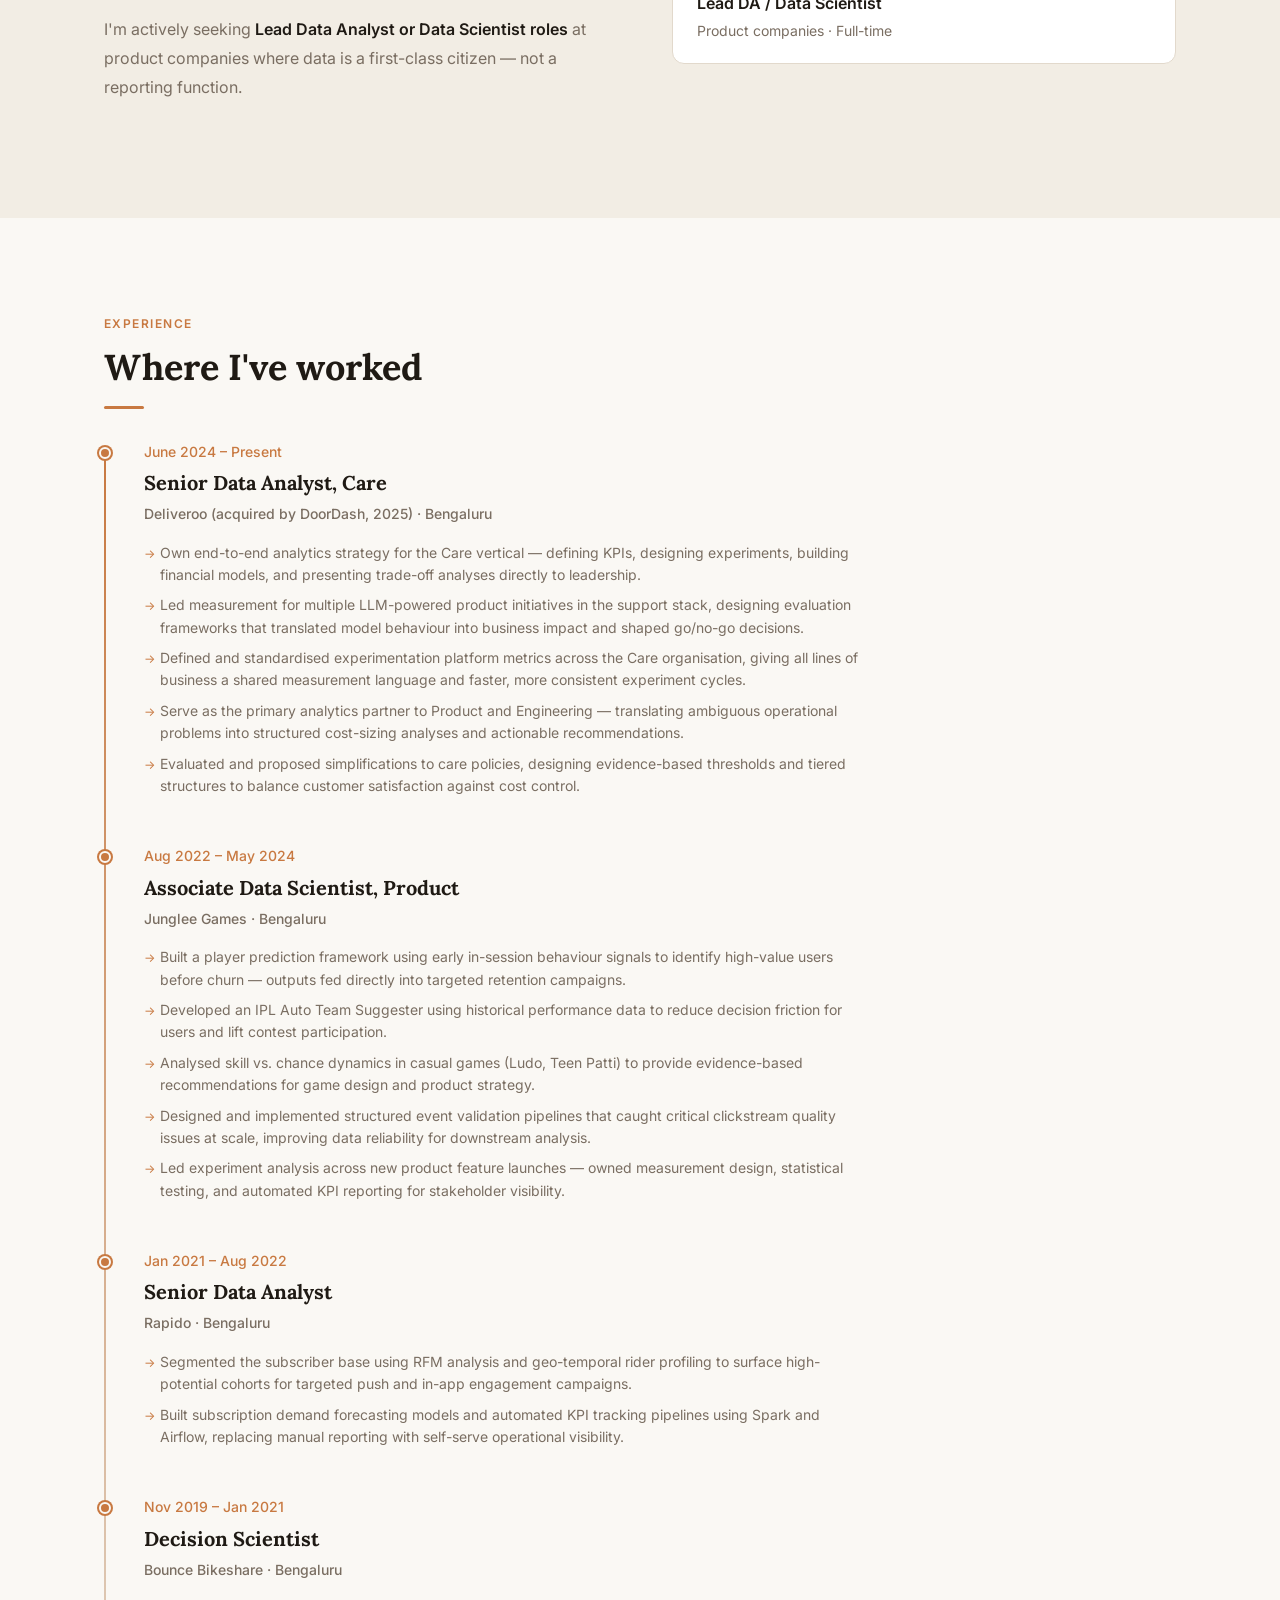
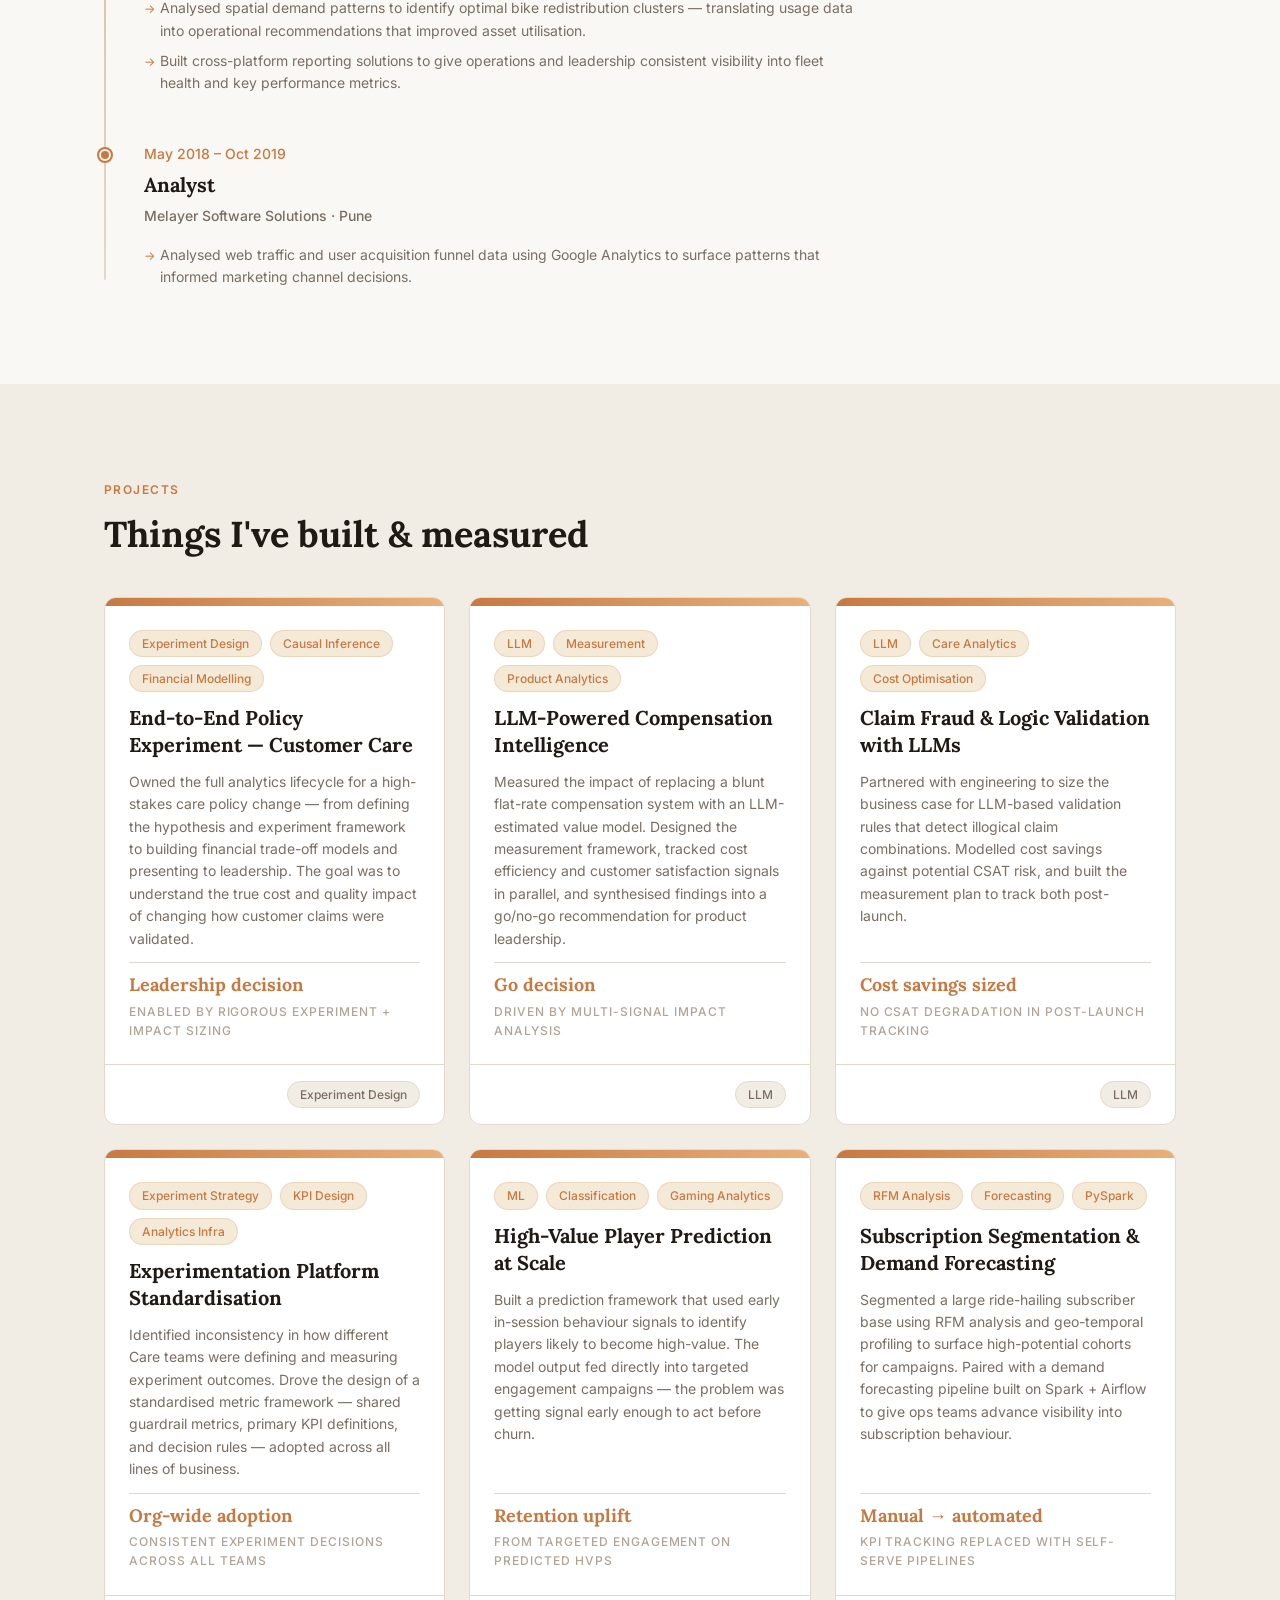
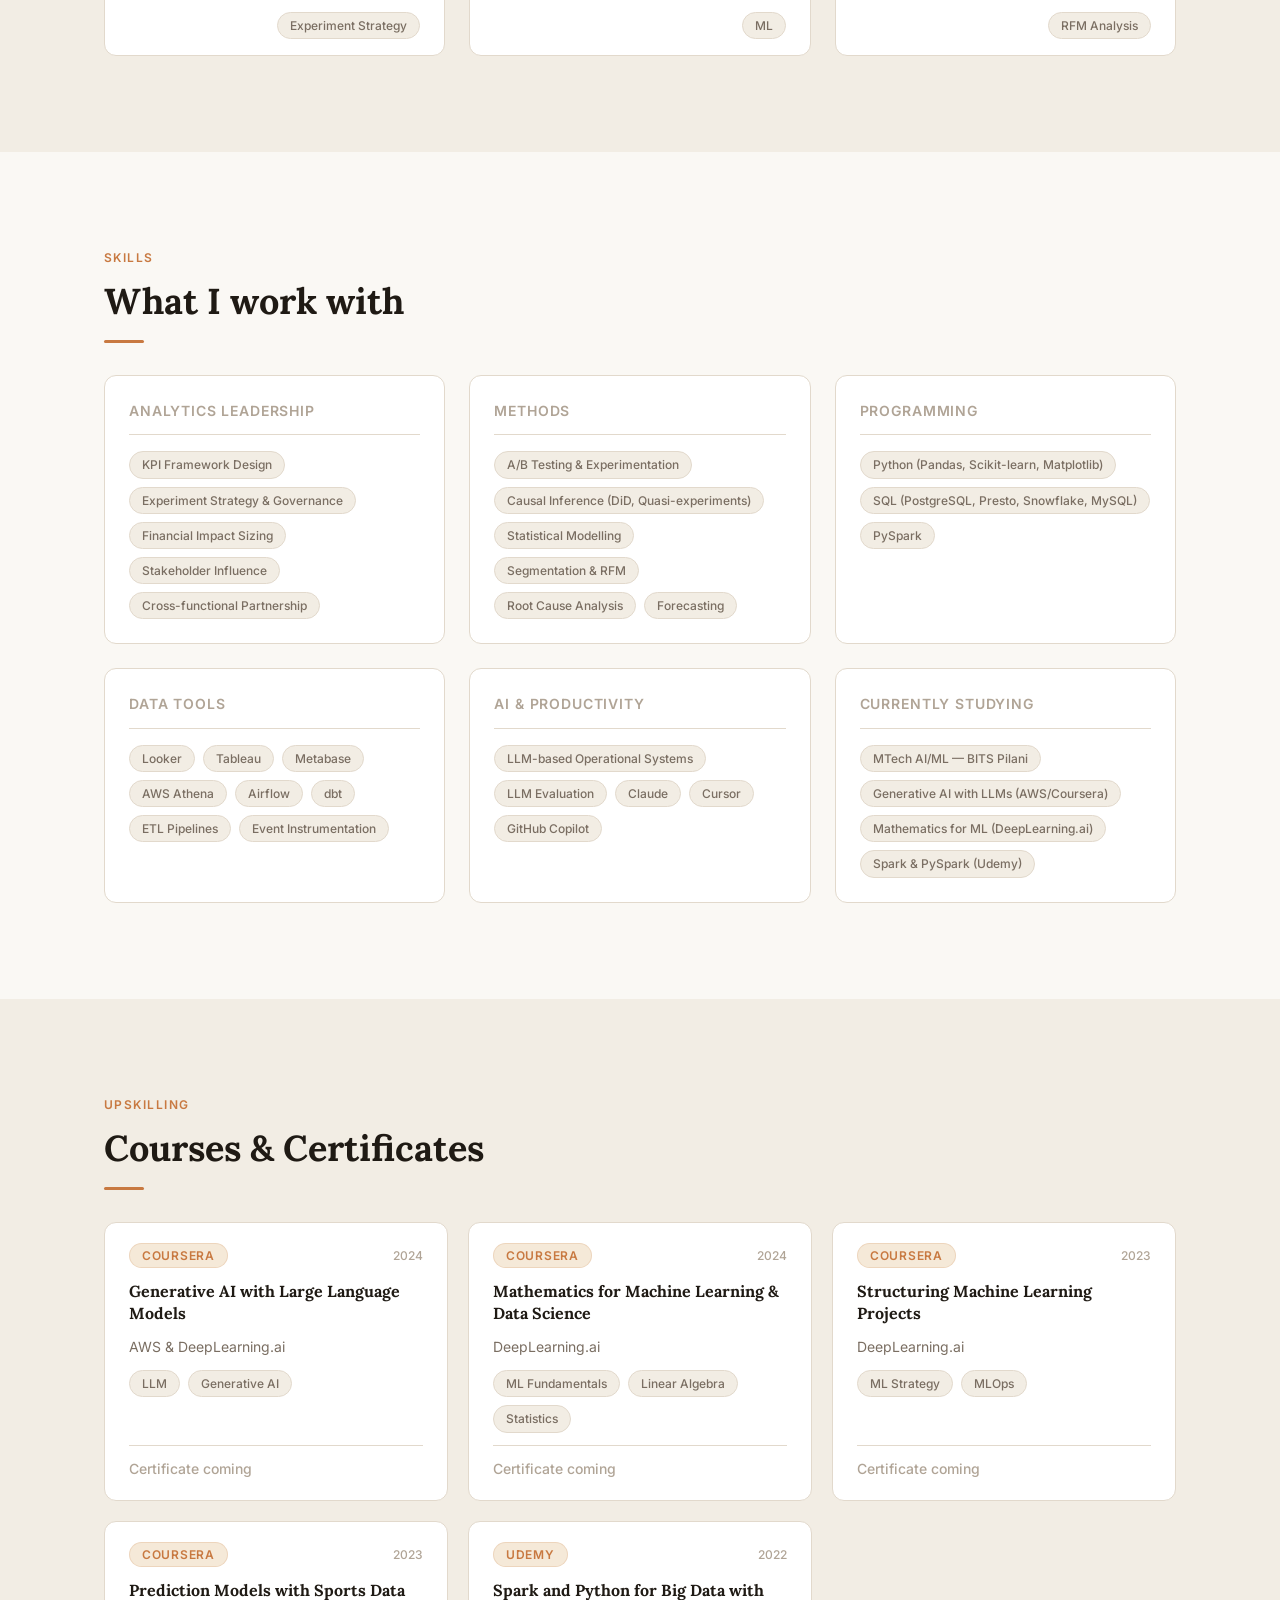
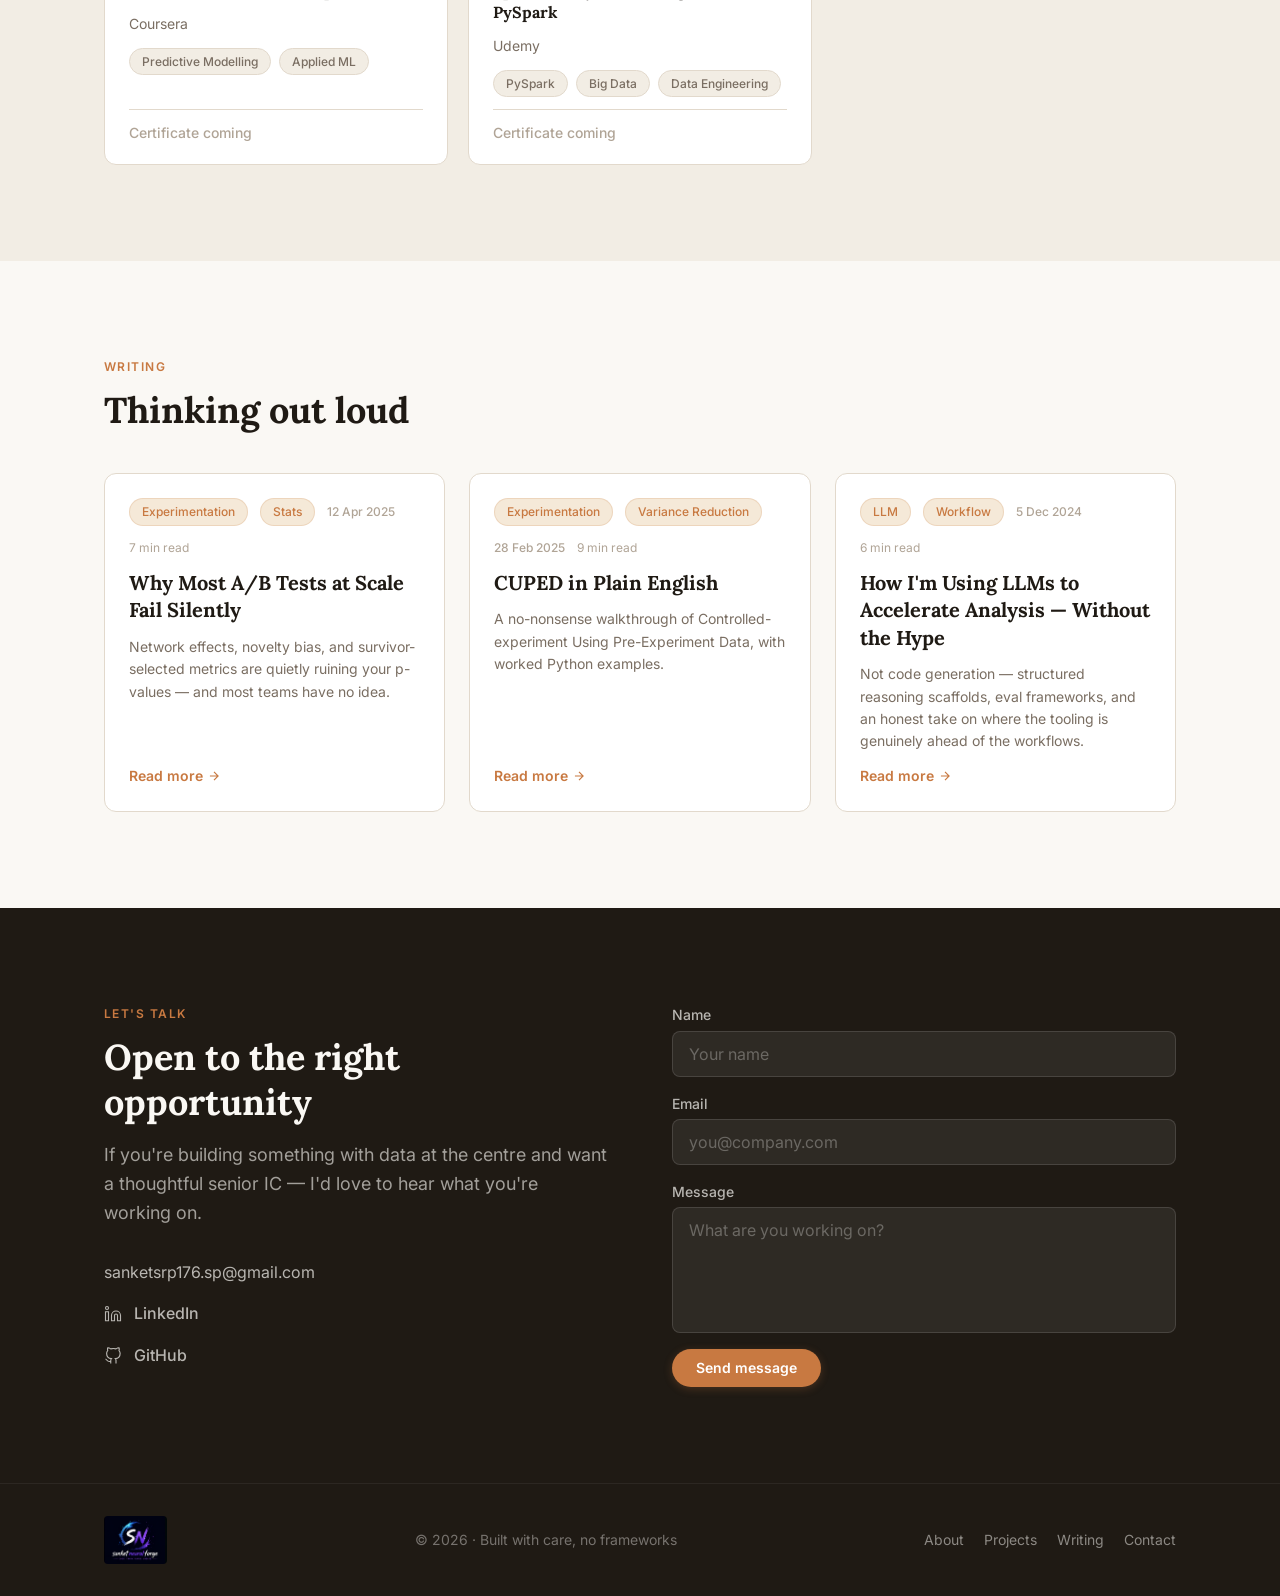
==== commit e37310ad: "Add logo image to nav and footer Replaces text logos with logo.png in both nav and footer. Sized to " ====
--- a/index.html
+++ b/index.html
@@ -29,8 +29,10 @@
   <nav id="nav" role="navigation" aria-label="Main navigation">
     <div class="container nav-inner">
 
-      <!-- Logo — filled by JS from CONFIG.name -->
-      <a href="#hero" class="nav-logo" id="nav-logo">Sanket</a>
+      <!-- Logo -->
+      <a href="#hero" class="nav-logo" id="nav-logo">
+        <img src="assets/images/logo.png" alt="Sanket Neural Forge" class="nav-logo-img" />
+      </a>
 
       <!-- Desktop links -->
       <ul class="nav-links" id="nav-links" role="list">
@@ -270,7 +272,9 @@
   ══════════════════════════════════════════════════════════ -->
   <footer>
     <div class="container footer-inner">
-      <span class="footer-logo" id="footer-logo">Sanket</span>
+      <a href="#hero" class="footer-logo" id="footer-logo">
+        <img src="assets/images/logo.png" alt="Sanket Neural Forge" class="footer-logo-img" />
+      </a>
       <span class="footer-copy">© <span id="footer-year"></span> · Built with care, no frameworks</span>
       <nav class="footer-links" aria-label="Footer navigation">
         <a href="#about">About</a>
--- a/assets/css/main.css
+++ b/assets/css/main.css
@@ -118,6 +118,8 @@
 }
 
 .nav-logo {
+  display: flex;
+  align-items: center;
   font-family: var(--font-serif);
   font-size: var(--text-xl);
   font-weight: var(--weight-bold);
@@ -125,6 +127,20 @@
   letter-spacing: -0.01em;
 }
 .nav-logo:hover { color: var(--color-accent); }
+
+.nav-logo-img {
+  height: 40px;
+  width: auto;
+  display: block;
+  border-radius: var(--radius-sm);
+}
+
+.footer-logo-img {
+  height: 48px;
+  width: auto;
+  display: block;
+  border-radius: var(--radius-sm);
+}
 
 .nav-links {
   display: flex;
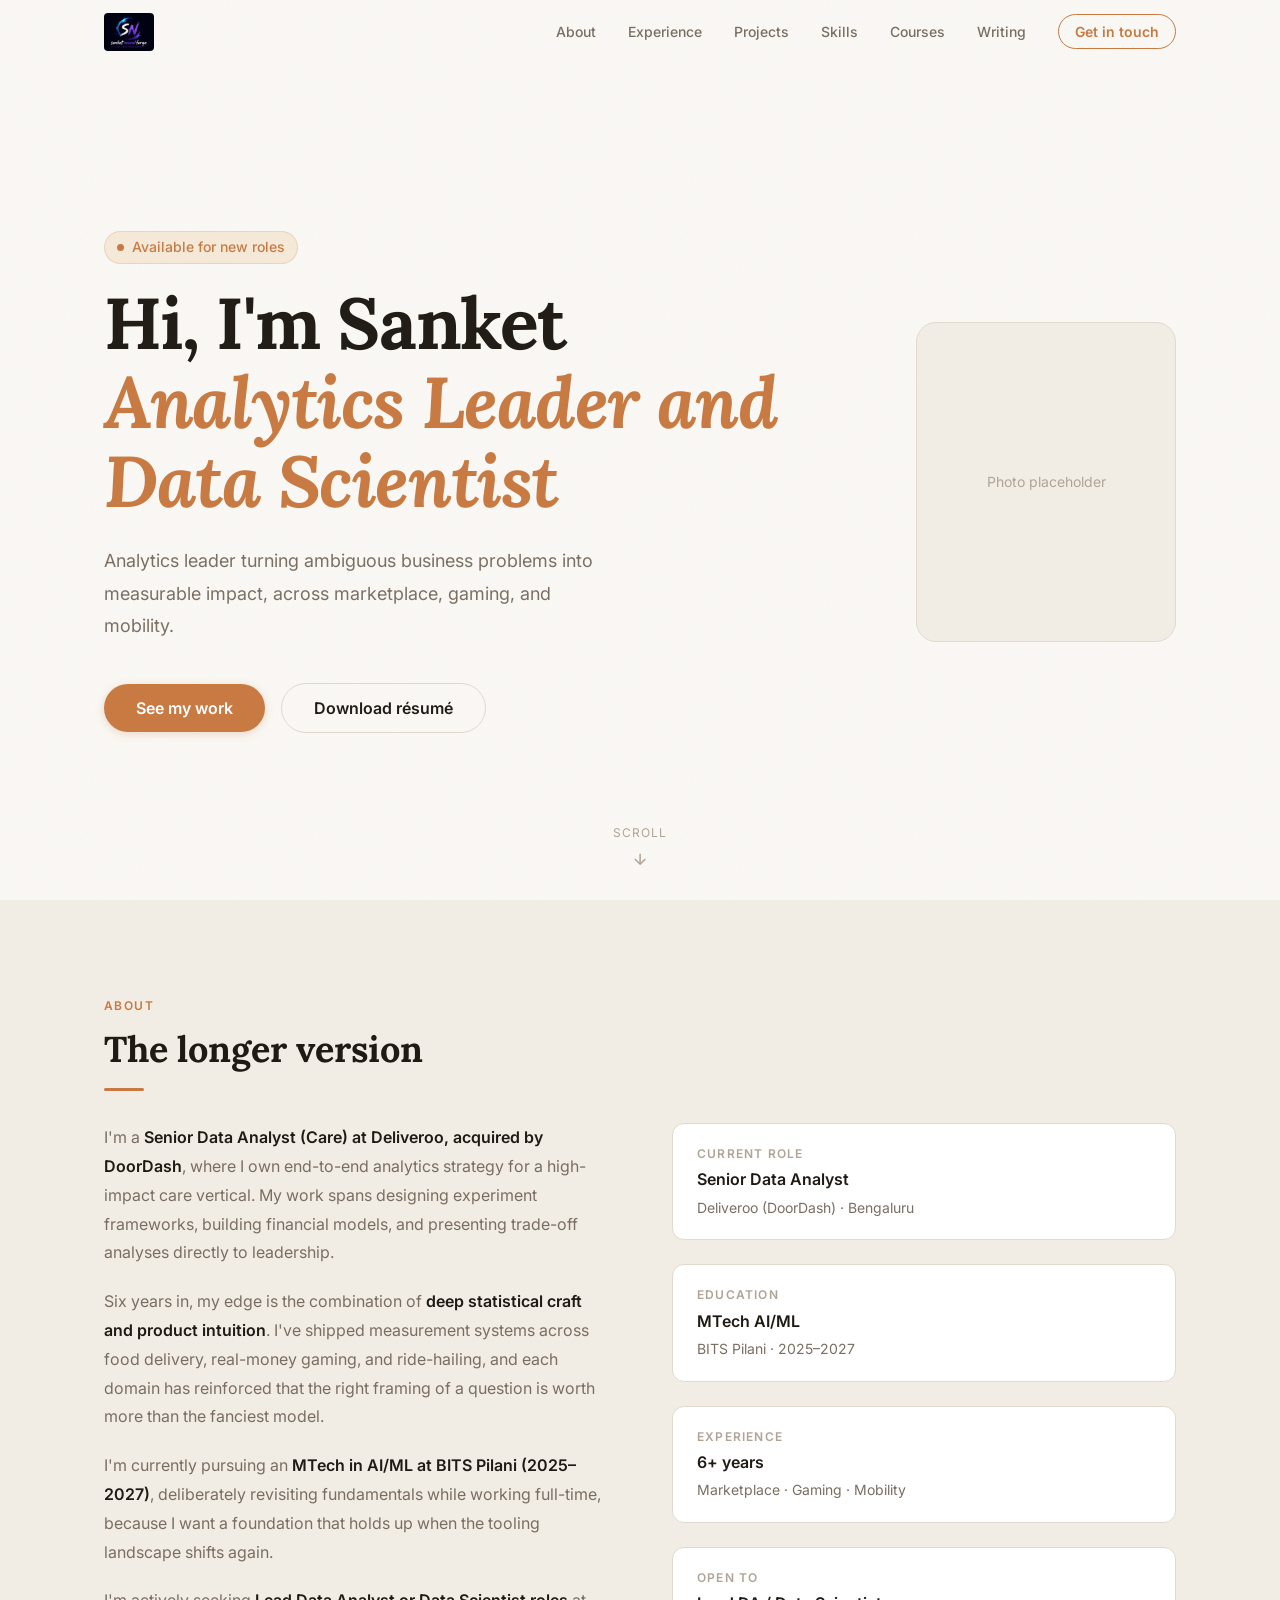
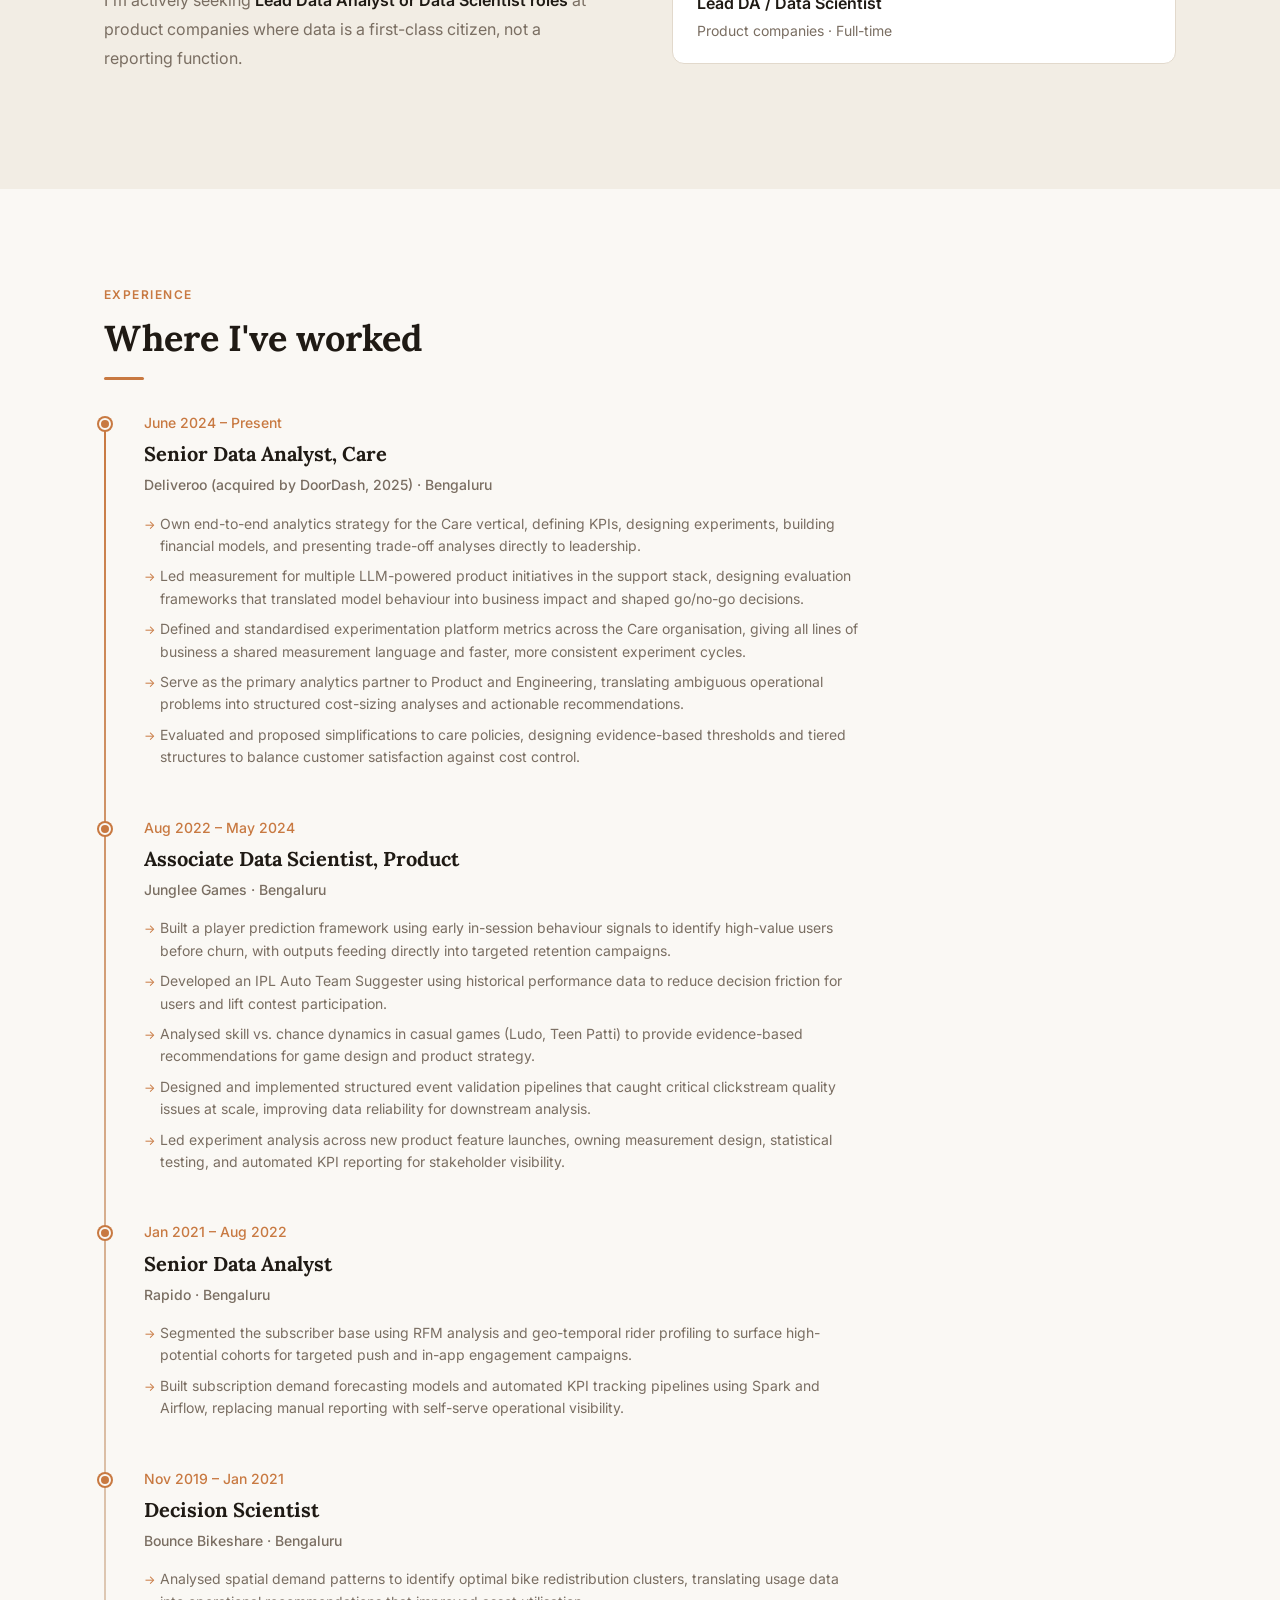
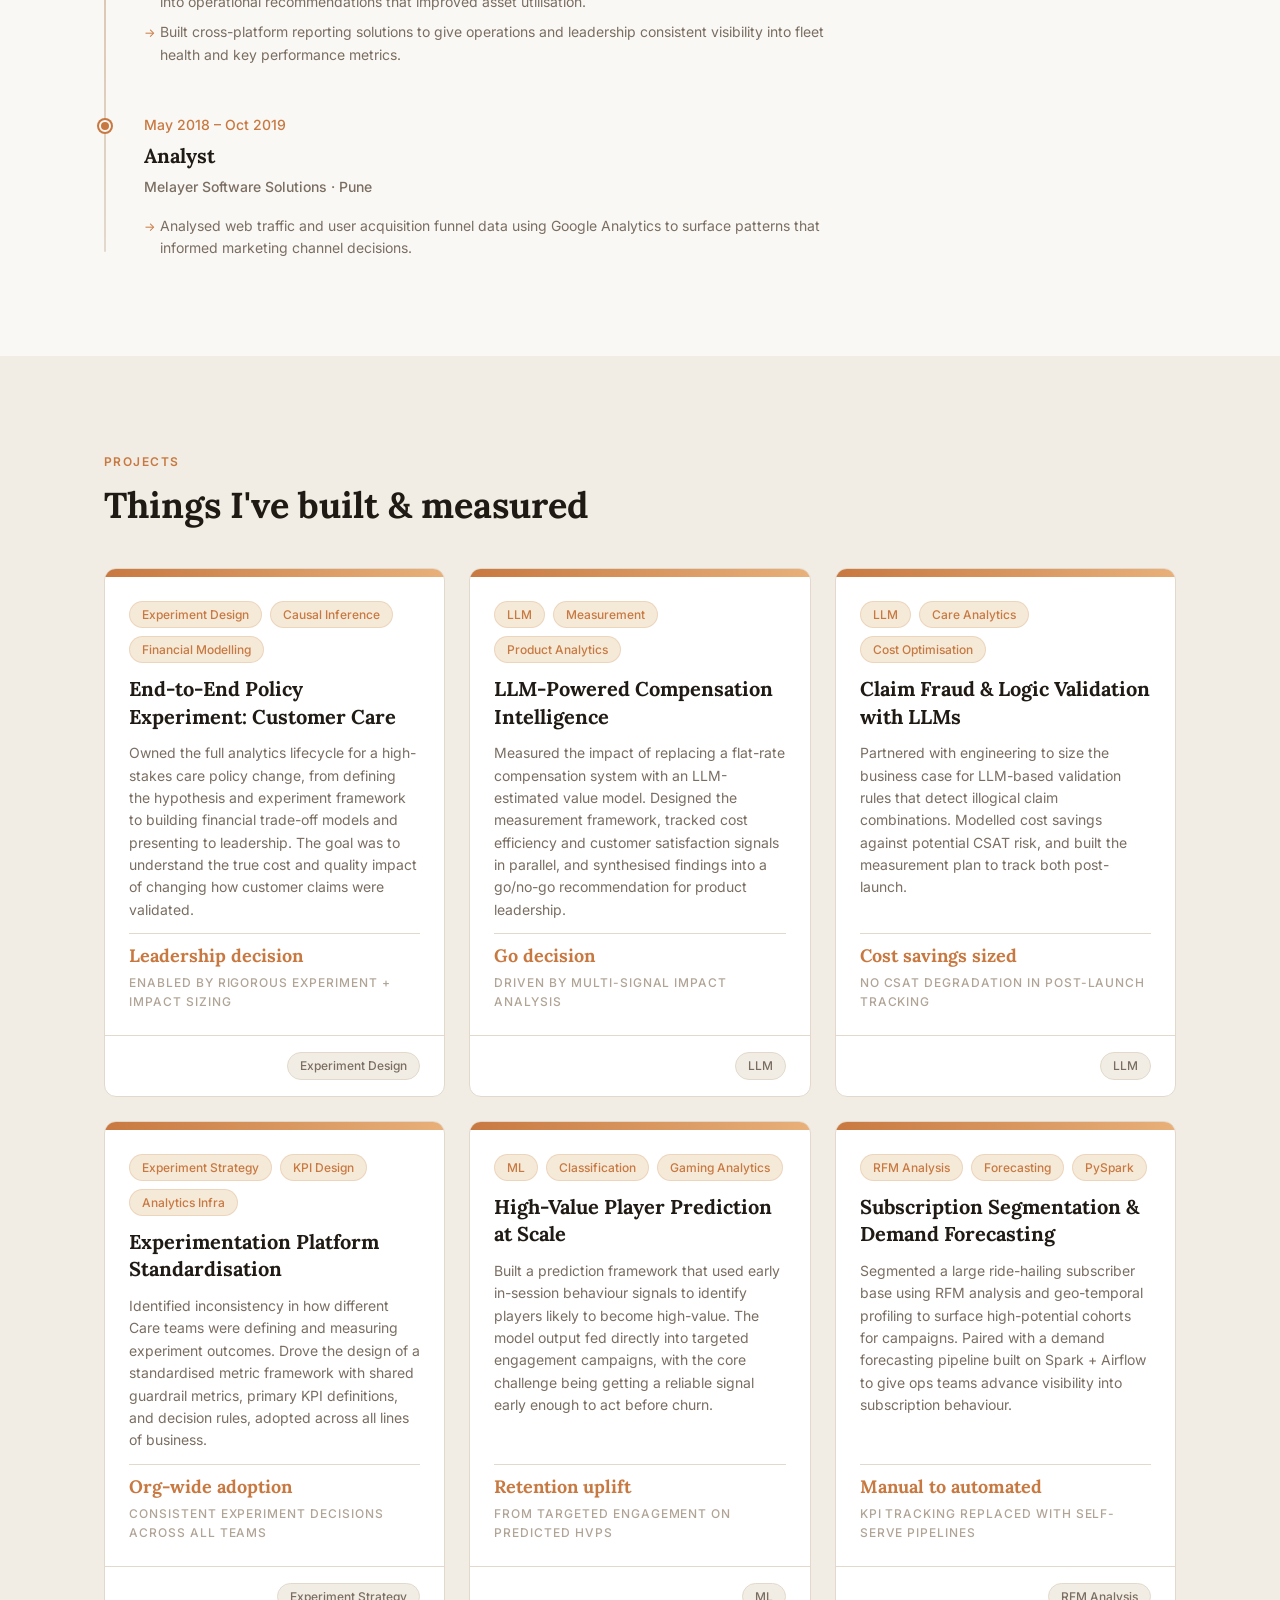
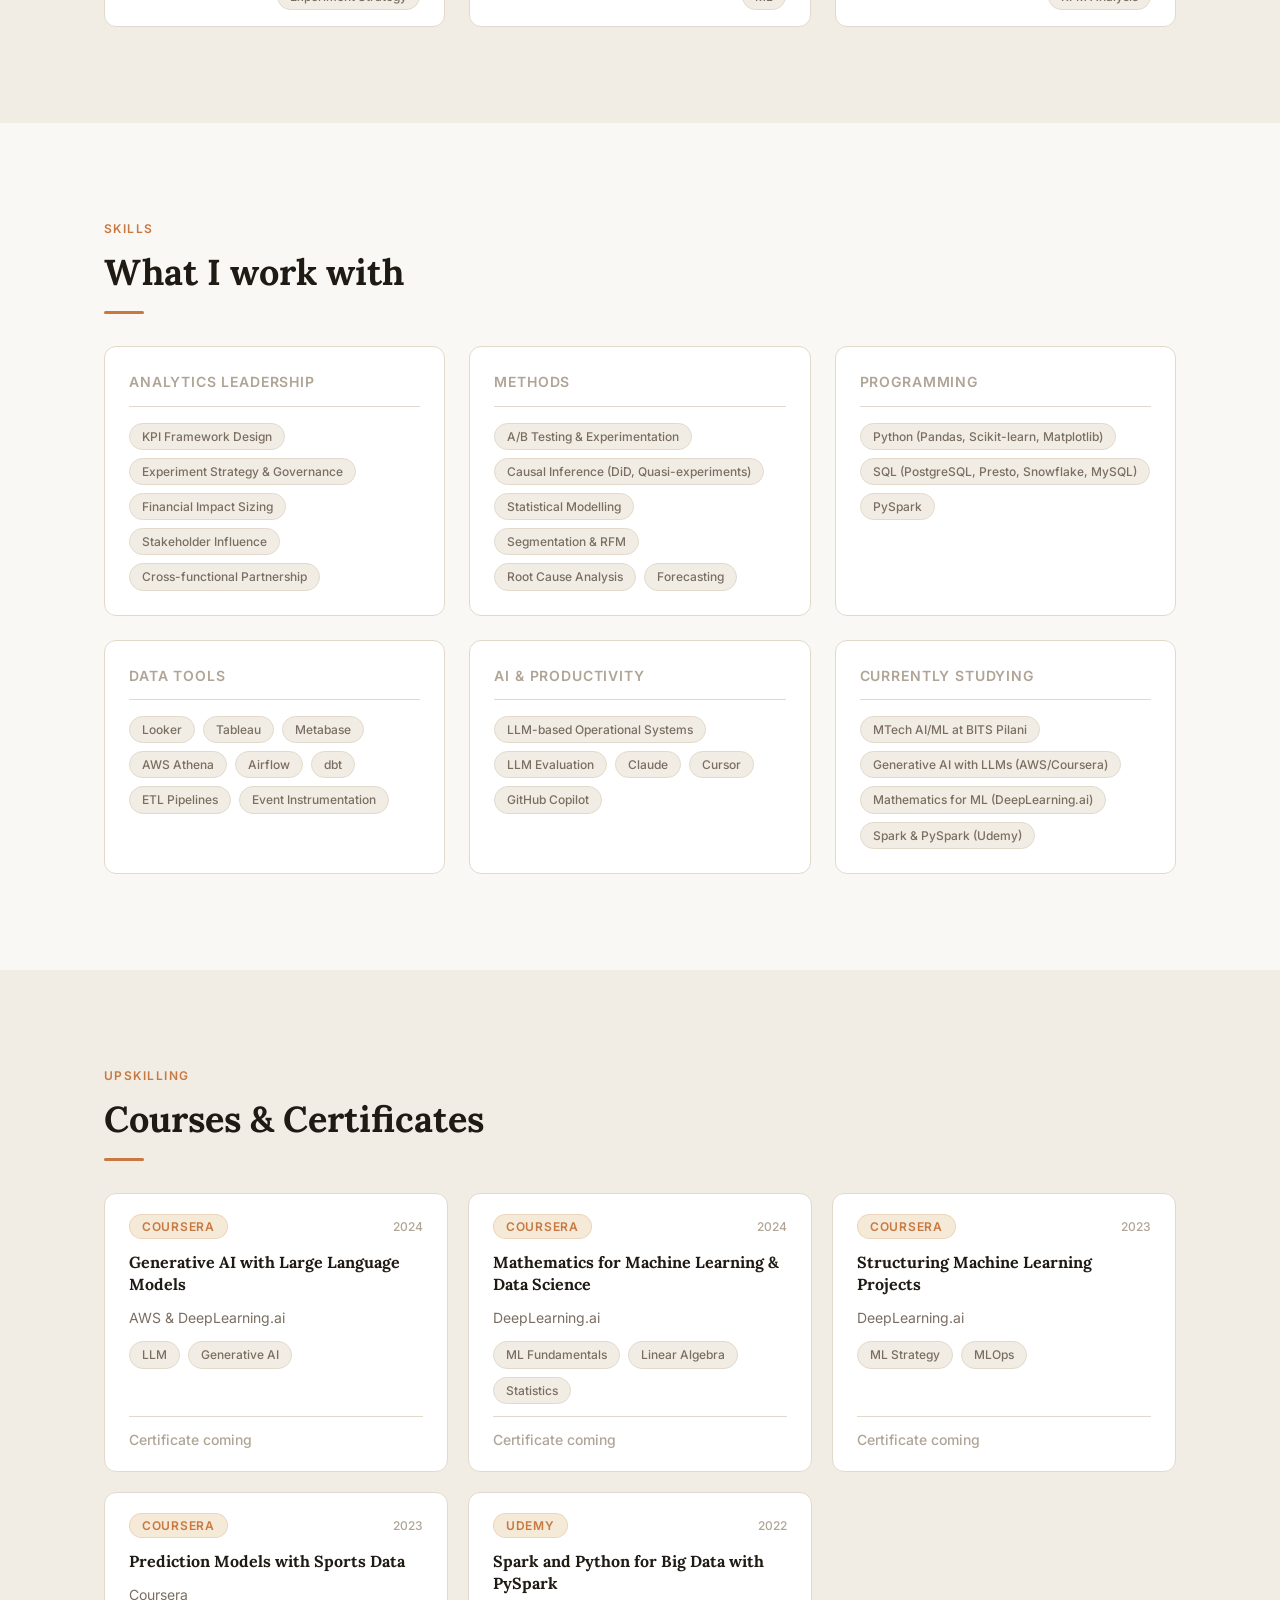
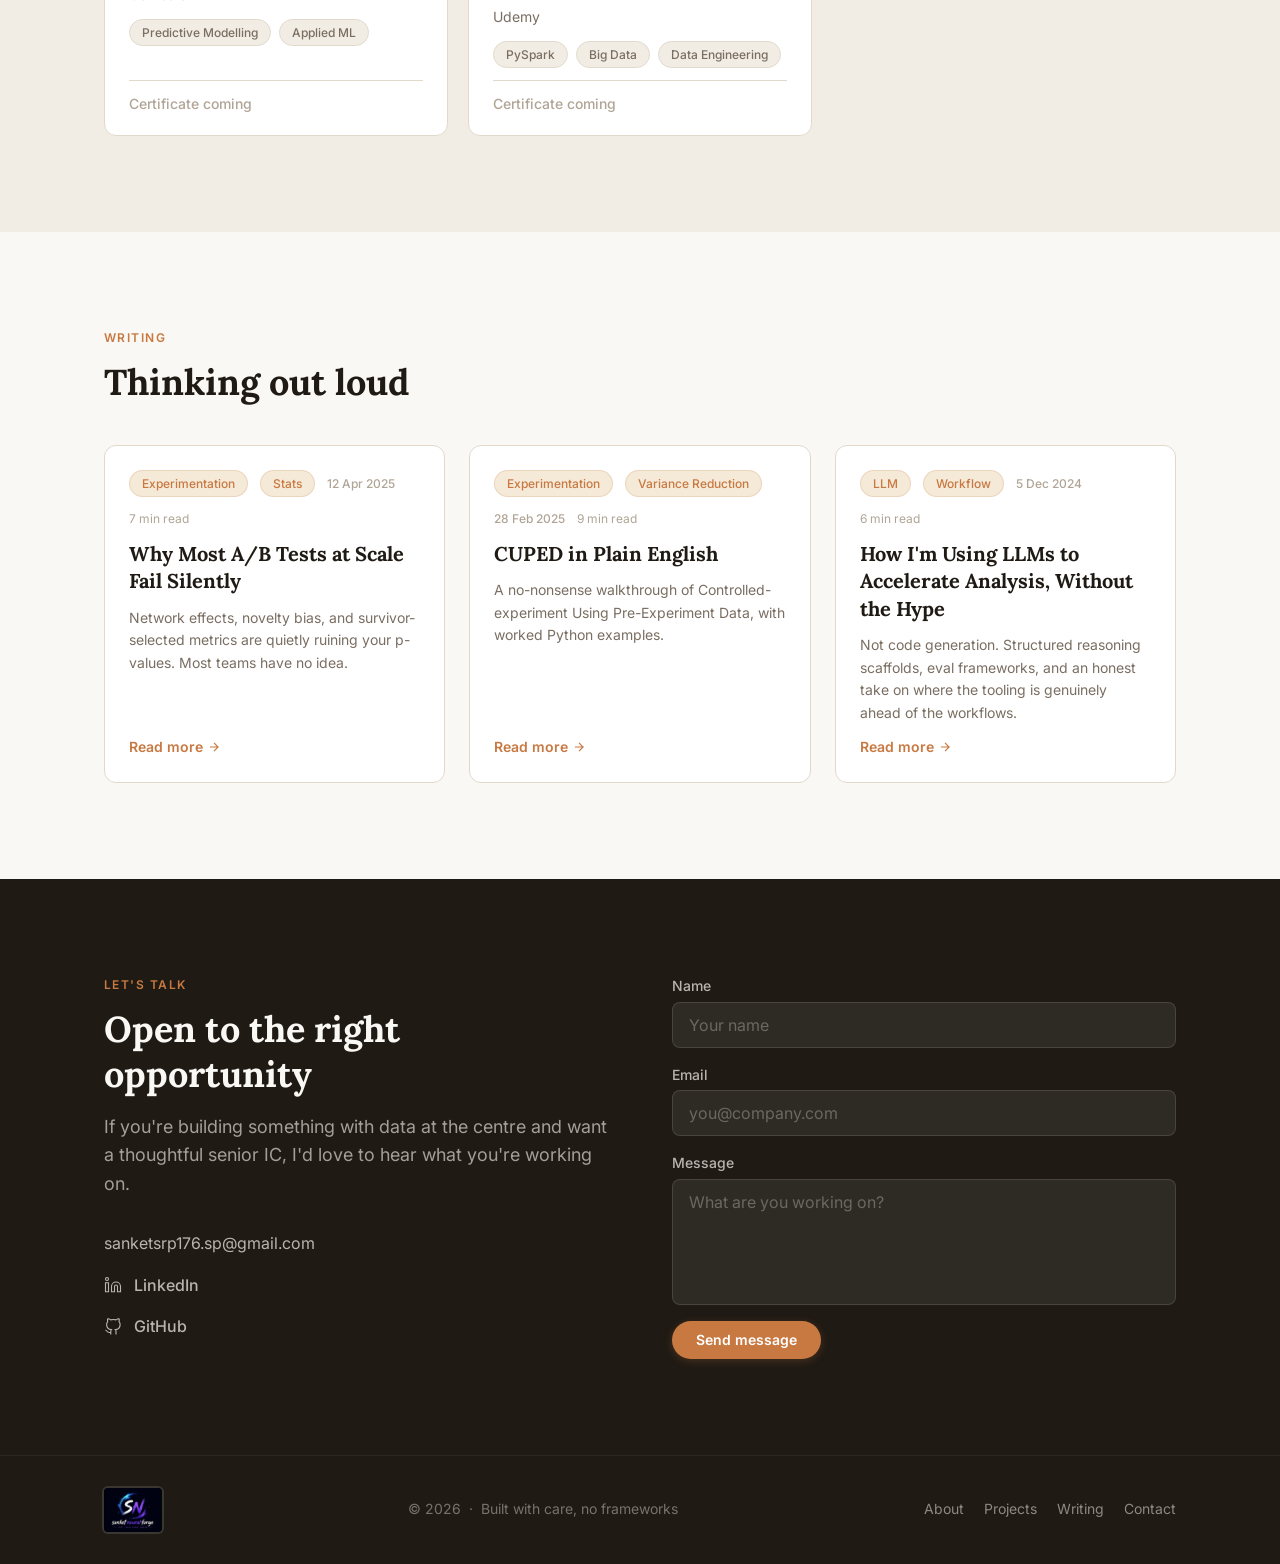
==== commit 9308a070: "Fix logo display, rename brand to SanketNeuralForge, remove em-dashes - Rewrote nav/footer logo CSS " ====
--- a/index.html
+++ b/index.html
@@ -4,11 +4,11 @@
   <meta charset="UTF-8" />
   <meta name="viewport" content="width=device-width, initial-scale=1.0" />
   <!-- TODO: Update title and description with your actual name/tagline -->
-  <title>Sanket — Senior Data Analyst & Data Scientist</title>
+  <title>SanketNeuralForge | Analytics Leader & Data Scientist</title>
   <meta name="description" content="Senior Data Analyst specialising in causal inference, A/B experimentation, and ML. Open to Lead DA and Data Scientist roles." />
 
   <!-- Open Graph -->
-  <meta property="og:title" content="Sanket — Data Analyst & Scientist" />
+  <meta property="og:title" content="SanketNeuralForge | Analytics Leader & Data Scientist" />
   <meta property="og:description" content="Causal inference, experimentation, and applied ML." />
   <meta property="og:type" content="website" />
   <!-- TODO: Add og:image once you have a profile photo hosted -->
@@ -66,7 +66,7 @@
           <div class="hero-tag">Available for new roles</div>
 
           <!-- Title — filled by JS -->
-          <h1 class="hero-title">Hi, I'm Sanket —<br>Senior Data Analyst</h1>
+          <h1 class="hero-title">Hi, I'm Sanket<br><em>Senior Data Analyst</em></h1>
 
           <!-- Tagline — filled by JS -->
           <p class="hero-desc">I turn messy data into decisions that move the needle.</p>
@@ -218,7 +218,7 @@
           <p class="section-label">Let's talk</p>
           <h2 class="section-title">Open to the right opportunity</h2>
           <p class="section-subtitle" style="color:rgba(250,248,244,.6)">
-            If you're building something with data at the centre and want a thoughtful senior IC —
+            If you're building something with data at the centre and want a thoughtful senior IC,
             I'd love to hear what you're working on.
           </p>
 
@@ -275,7 +275,7 @@
       <a href="#hero" class="footer-logo" id="footer-logo">
         <img src="assets/images/logo.png" alt="Sanket Neural Forge" class="footer-logo-img" />
       </a>
-      <span class="footer-copy">© <span id="footer-year"></span> · Built with care, no frameworks</span>
+      <span class="footer-copy">© <span id="footer-year"></span> &nbsp;·&nbsp; Built with care, no frameworks</span>
       <nav class="footer-links" aria-label="Footer navigation">
         <a href="#about">About</a>
         <a href="#projects">Projects</a>
--- a/assets/css/main.css
+++ b/assets/css/main.css
@@ -120,26 +120,30 @@
 .nav-logo {
   display: flex;
   align-items: center;
-  font-family: var(--font-serif);
-  font-size: var(--text-xl);
-  font-weight: var(--weight-bold);
-  color: var(--color-text);
-  letter-spacing: -0.01em;
-}
-.nav-logo:hover { color: var(--color-accent); }
-
+  flex-shrink: 0;
+  text-decoration: none;
+}
 .nav-logo-img {
-  height: 40px;
+  height: 38px;
   width: auto;
-  display: block;
+  display: inline-block;
   border-radius: var(--radius-sm);
-}
-
+  object-fit: contain;
+}
+
+.footer-logo {
+  display: flex;
+  align-items: center;
+  text-decoration: none;
+}
 .footer-logo-img {
-  height: 48px;
+  height: 44px;
   width: auto;
-  display: block;
+  display: inline-block;
   border-radius: var(--radius-sm);
+  object-fit: contain;
+  /* logo has dark bg — light ring makes it readable on dark footer */
+  box-shadow: 0 0 0 2px rgba(255,255,255,.12);
 }
 
 .nav-links {
@@ -643,12 +647,7 @@
   gap: var(--space-4);
 }
 
-.footer-logo {
-  font-family: var(--font-serif);
-  font-size: var(--text-base);
-  font-weight: var(--weight-bold);
-  color: rgba(250,248,244,.7);
-}
+/* .footer-logo defined above with logo image styles */
 
 .footer-copy {
   font-size: var(--text-sm);
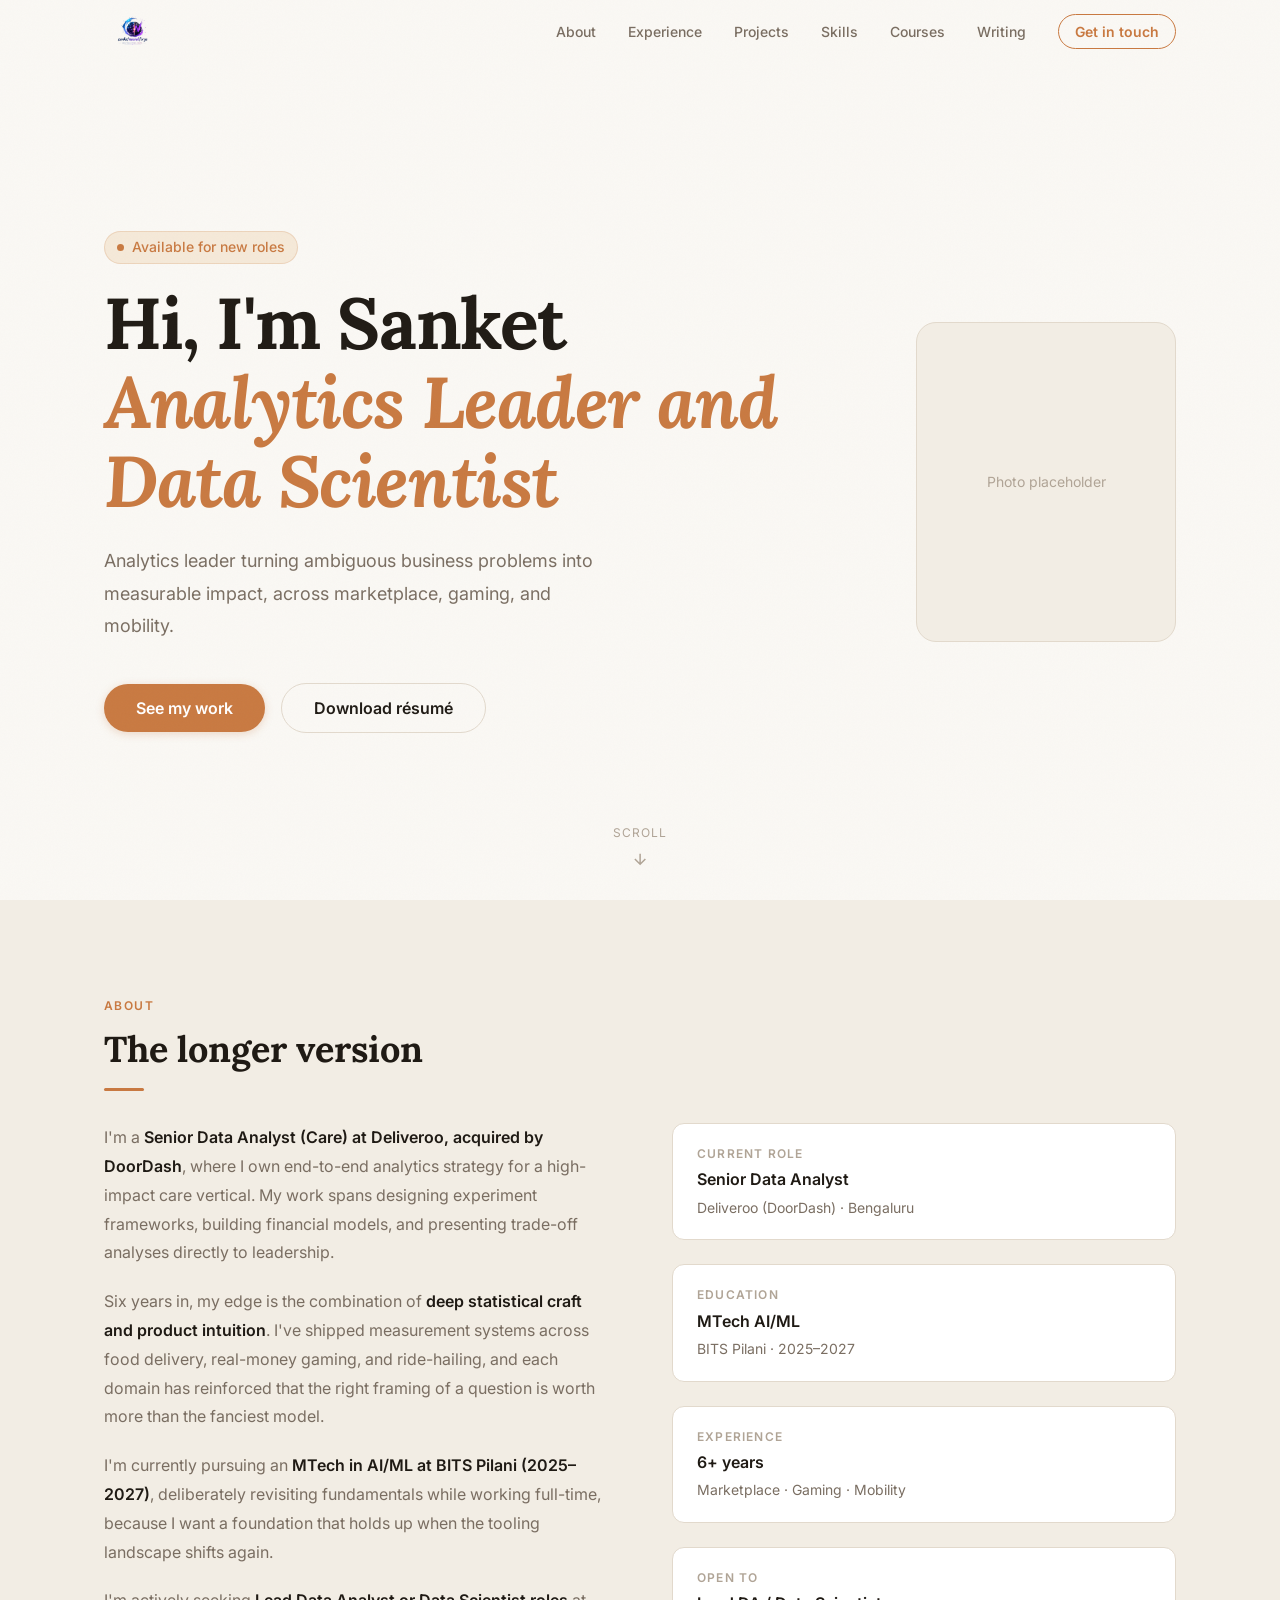
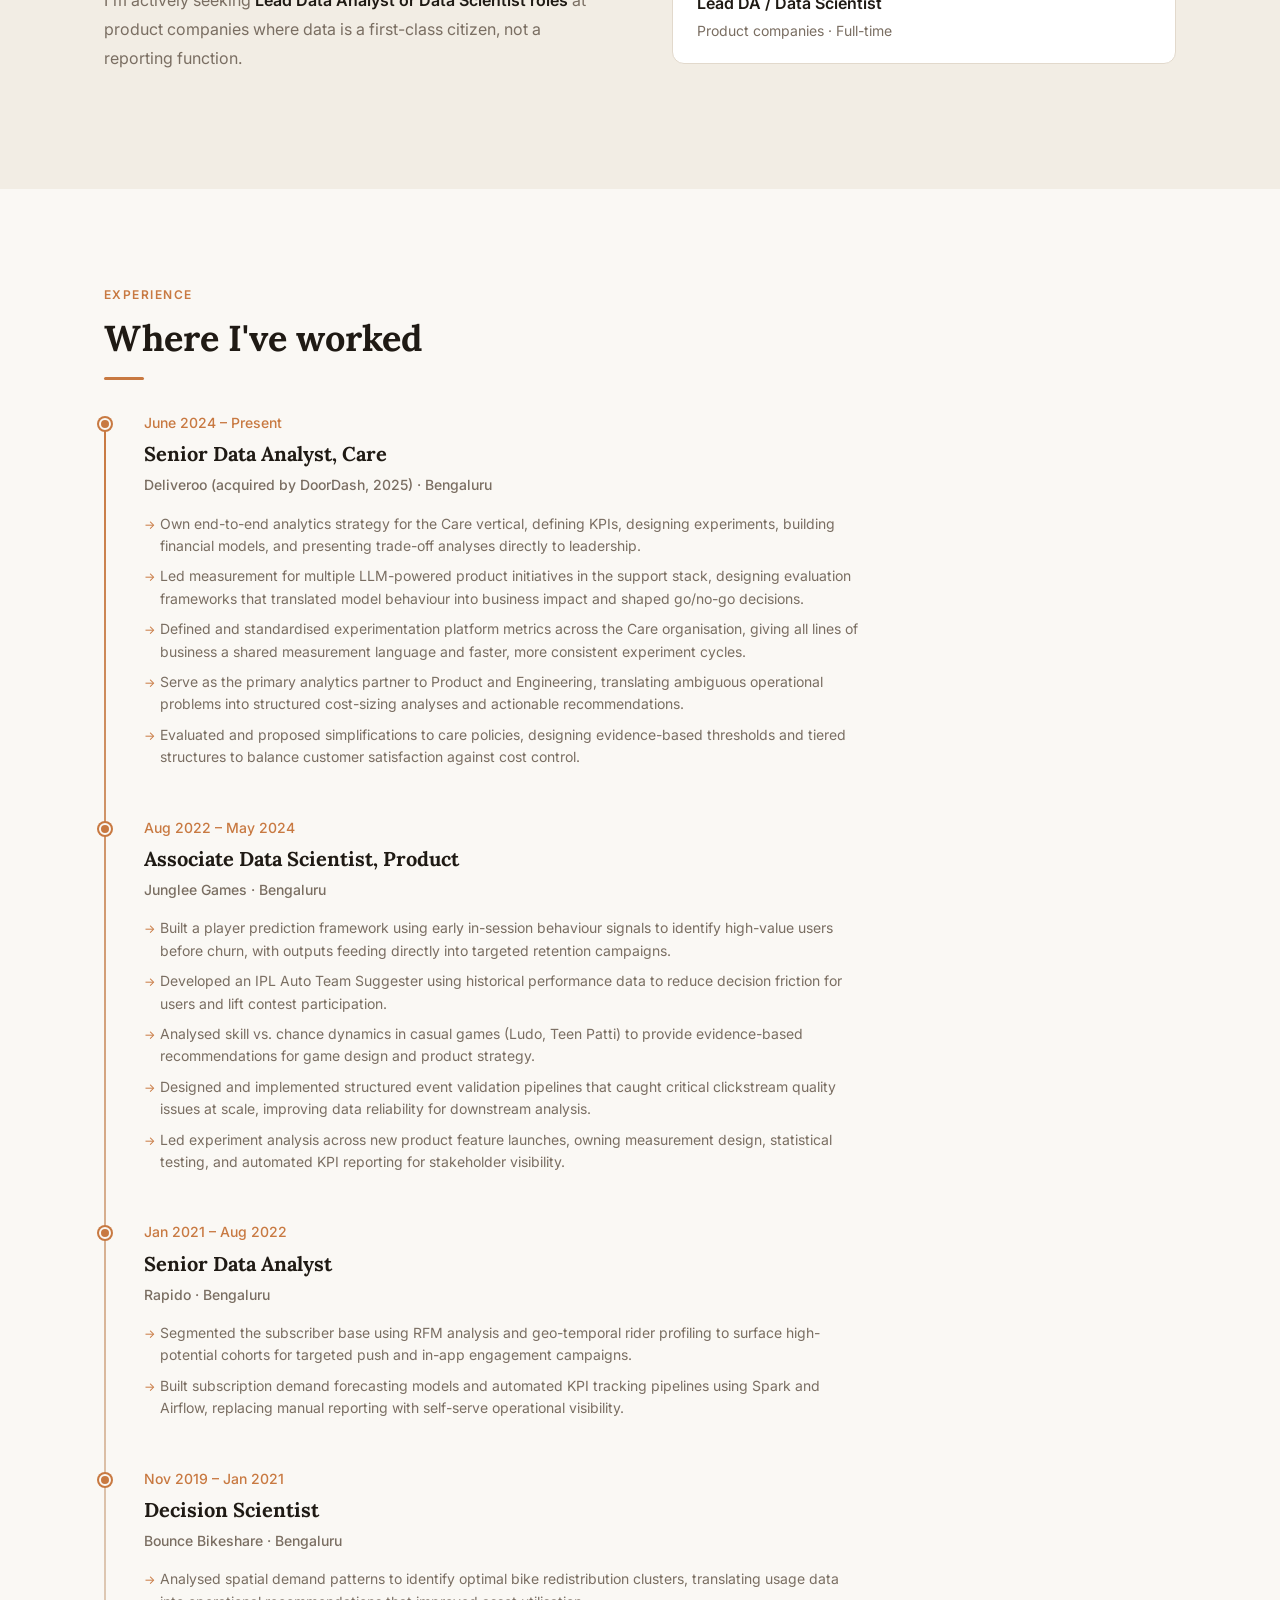
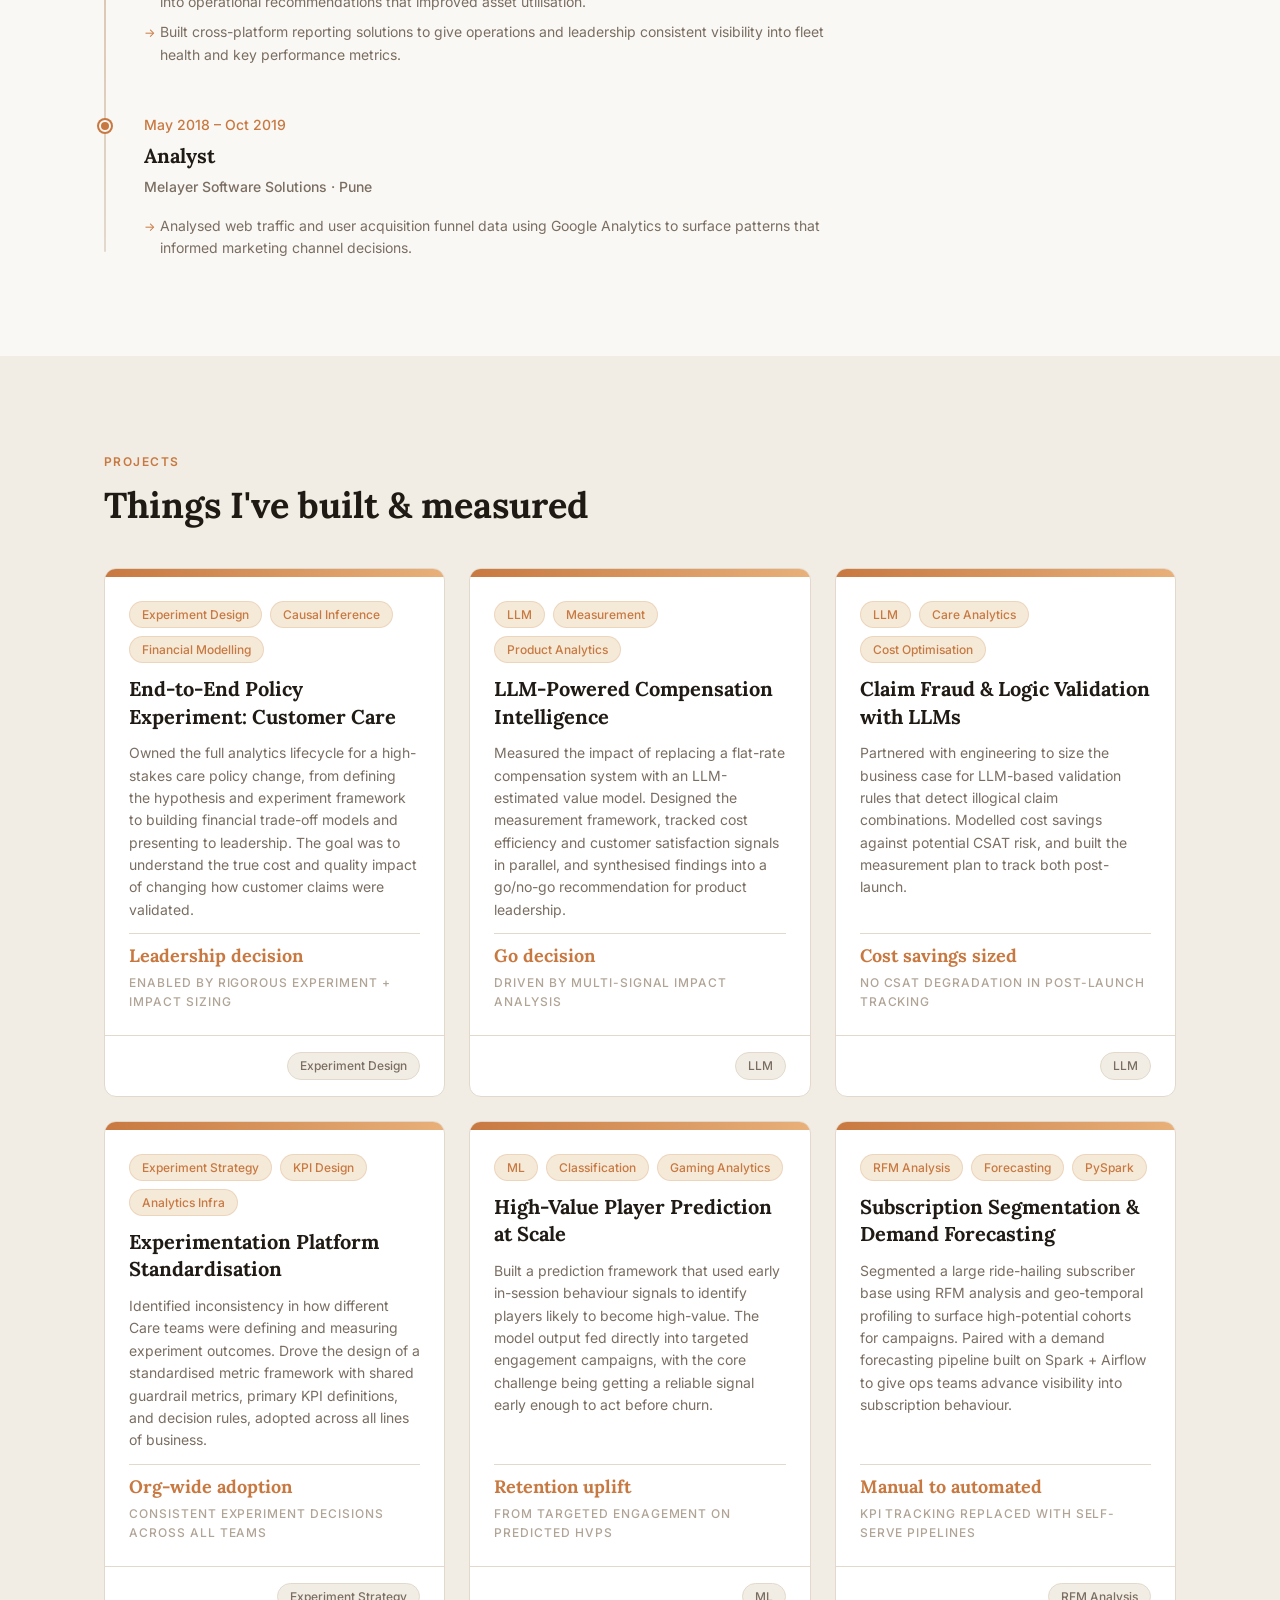
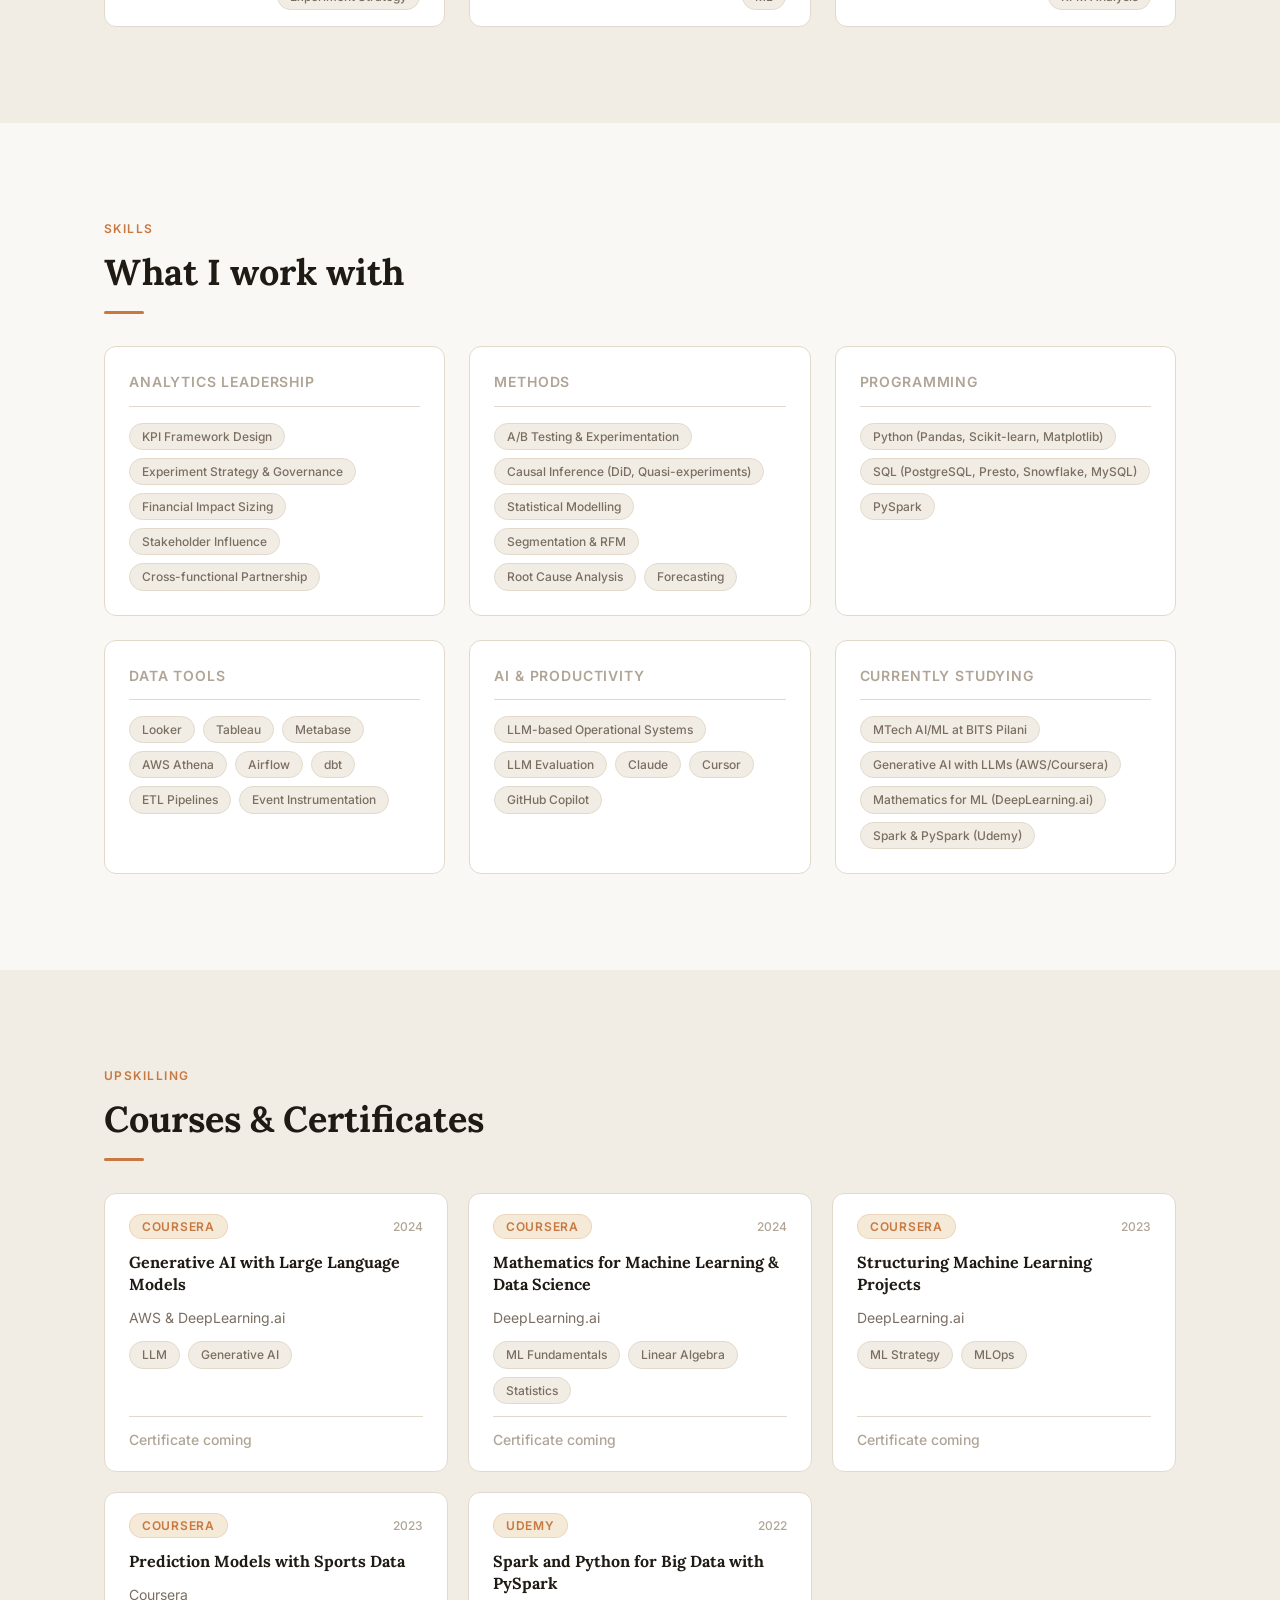
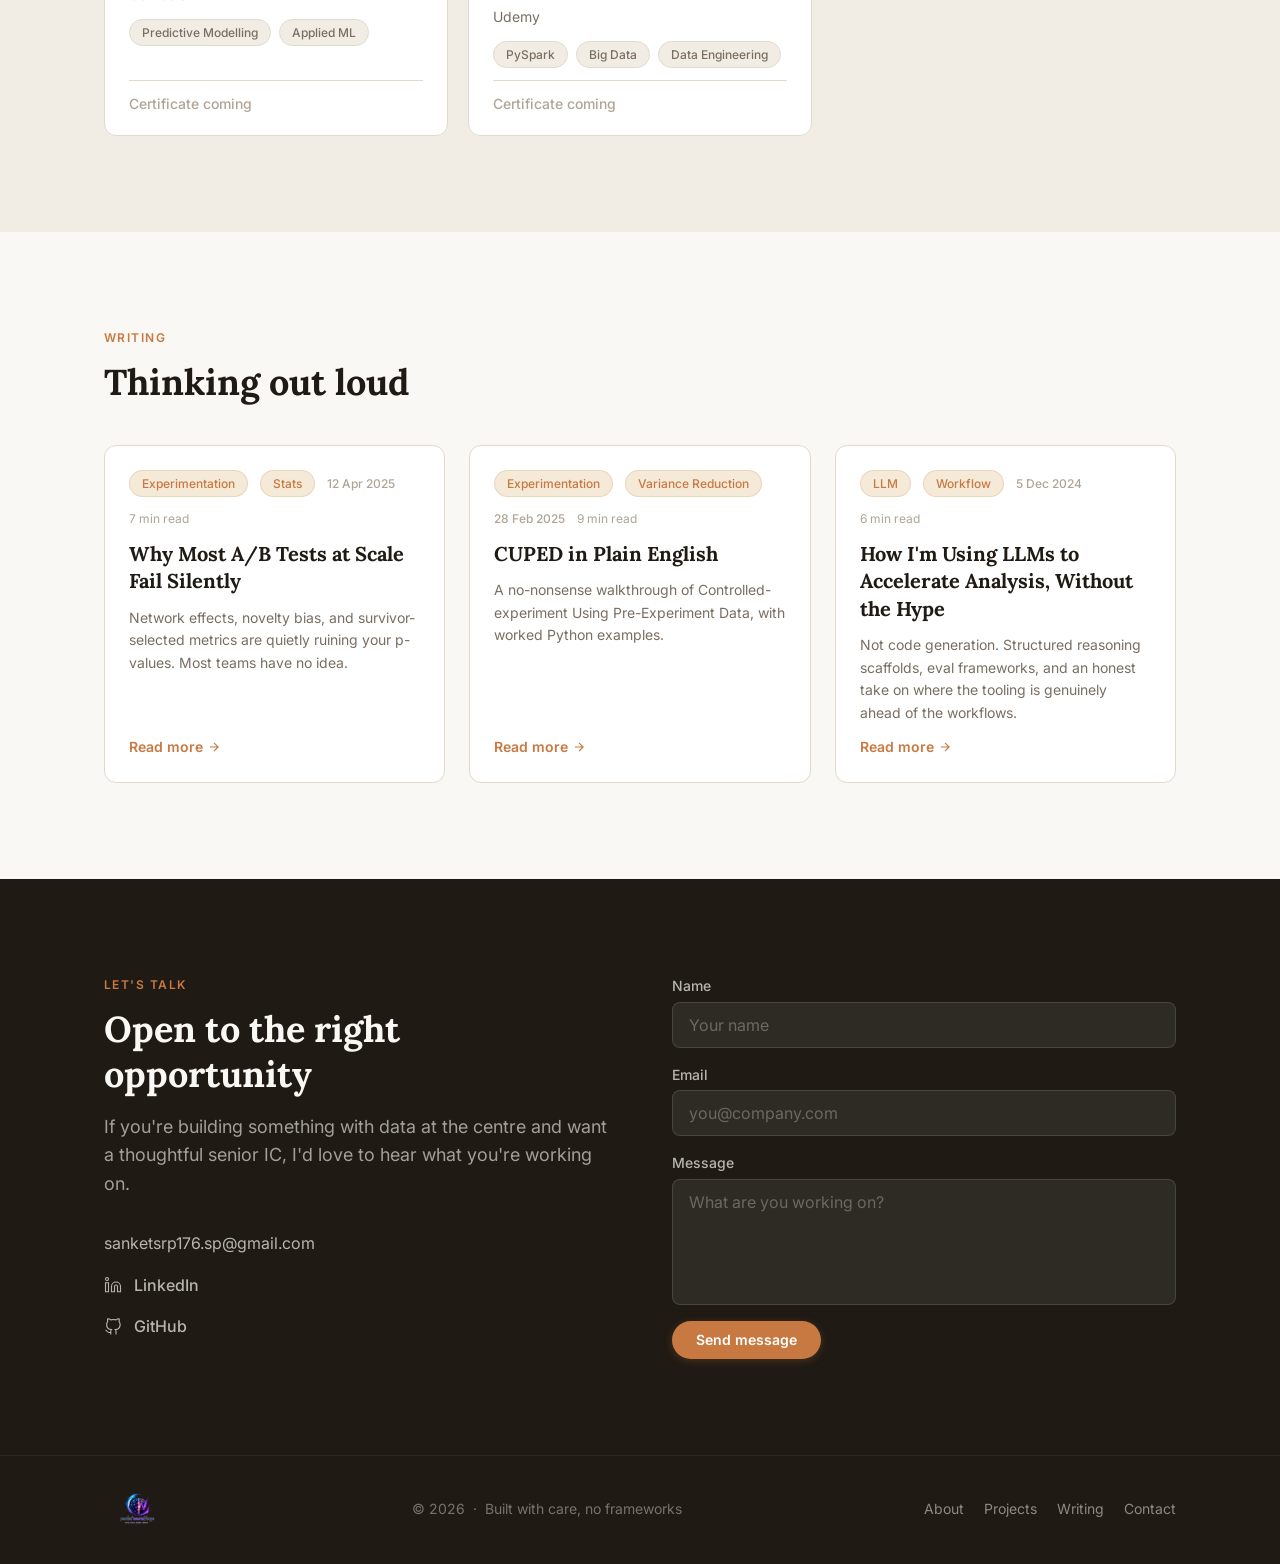
==== commit 95b26ae0: "Swap logo to new white-background version Replaces logo.png with logo_png.png (white bg, cleaner on " ====
--- a/index.html
+++ b/index.html
@@ -31,7 +31,7 @@
 
       <!-- Logo -->
       <a href="#hero" class="nav-logo" id="nav-logo">
-        <img src="assets/images/logo.png" alt="Sanket Neural Forge" class="nav-logo-img" />
+        <img src="assets/images/logo_png.png" alt="Sanket Neural Forge" class="nav-logo-img" />
       </a>
 
       <!-- Desktop links -->
@@ -273,7 +273,7 @@
   <footer>
     <div class="container footer-inner">
       <a href="#hero" class="footer-logo" id="footer-logo">
-        <img src="assets/images/logo.png" alt="Sanket Neural Forge" class="footer-logo-img" />
+        <img src="assets/images/logo_png.png" alt="Sanket Neural Forge" class="footer-logo-img" />
       </a>
       <span class="footer-copy">© <span id="footer-year"></span> &nbsp;·&nbsp; Built with care, no frameworks</span>
       <nav class="footer-links" aria-label="Footer navigation">
--- a/assets/css/main.css
+++ b/assets/css/main.css
@@ -140,10 +140,8 @@
   height: 44px;
   width: auto;
   display: inline-block;
-  border-radius: var(--radius-sm);
+  border-radius: var(--radius-md);
   object-fit: contain;
-  /* logo has dark bg — light ring makes it readable on dark footer */
-  box-shadow: 0 0 0 2px rgba(255,255,255,.12);
 }
 
 .nav-links {
